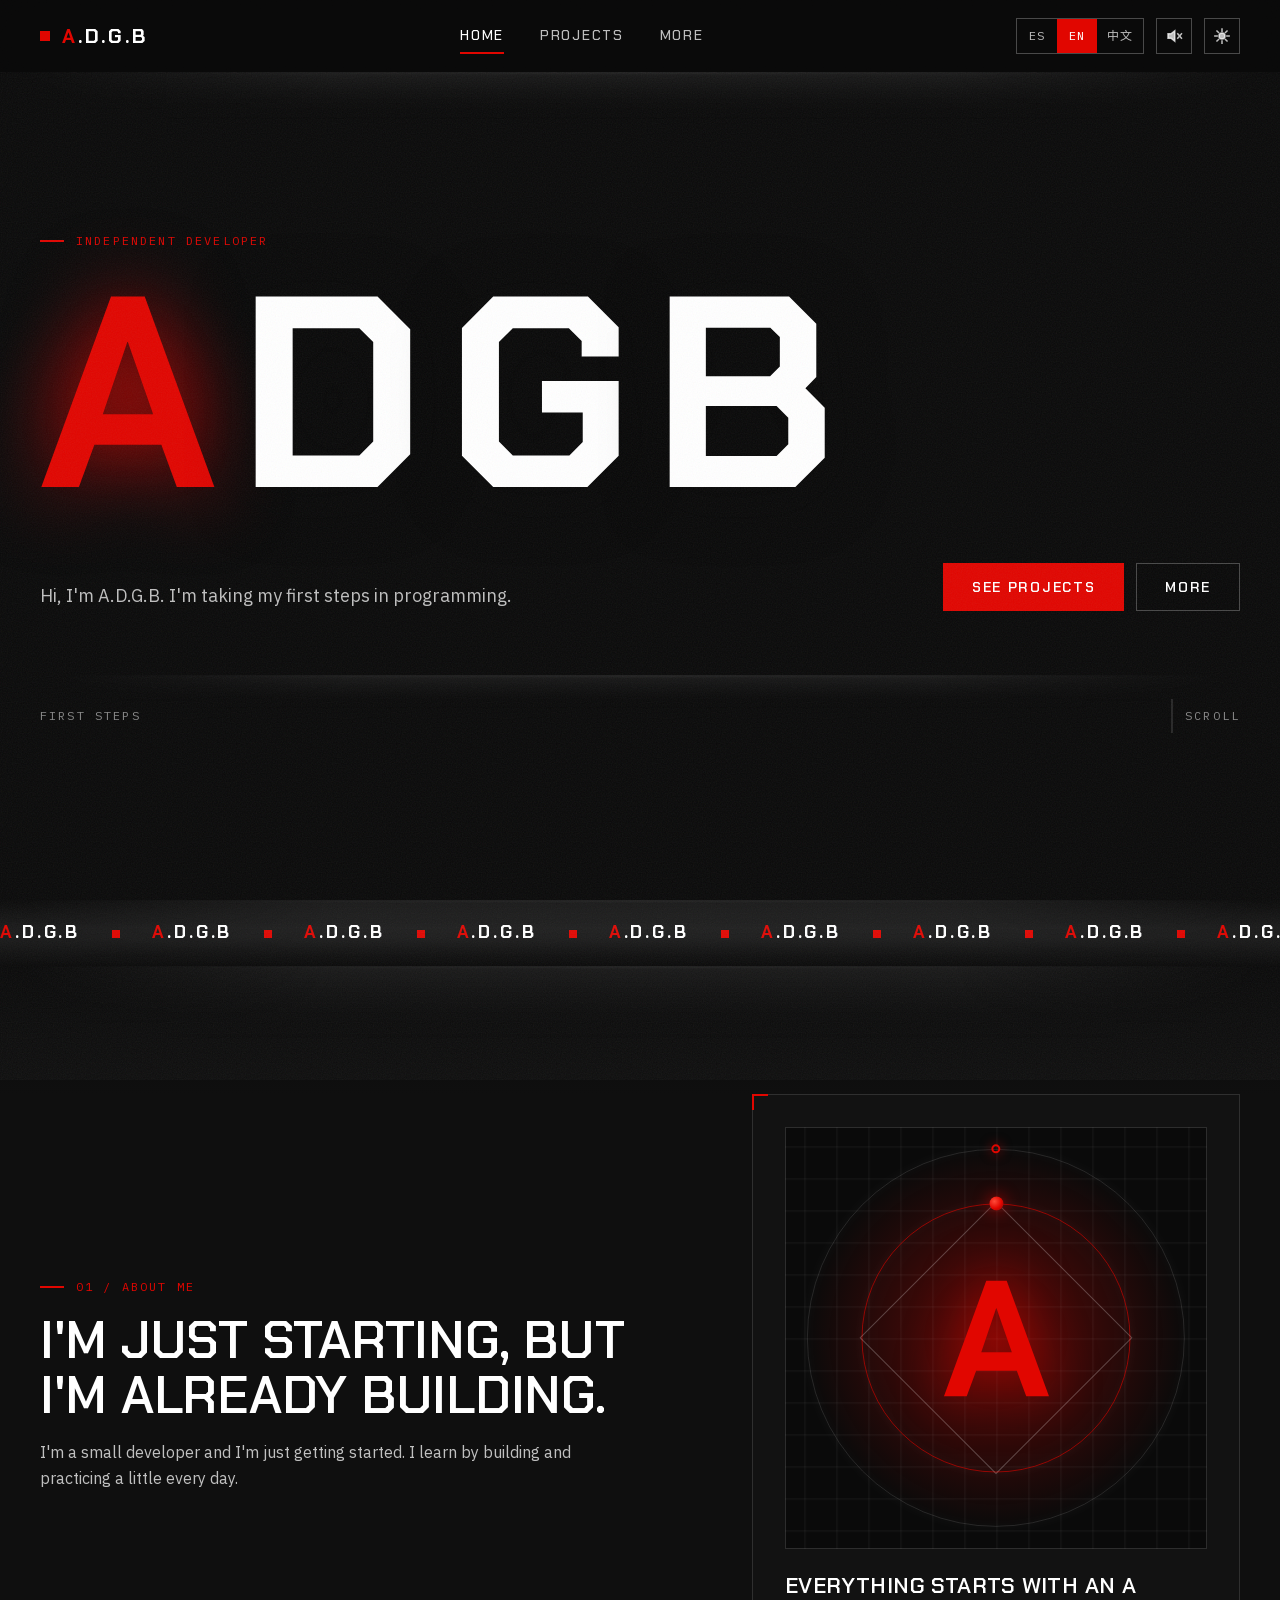
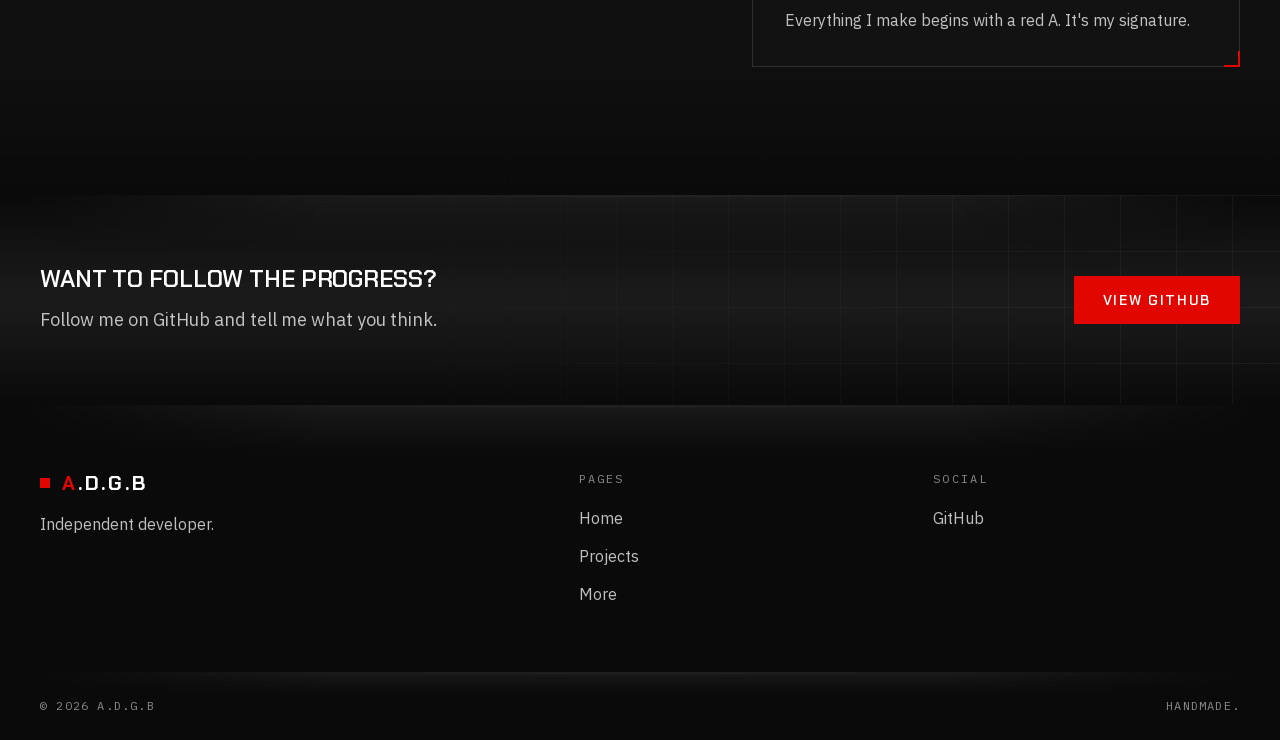
==== index.html @ dcdc3403 "We start here." ====
<!DOCTYPE html>
<html lang="es" data-page="home">
<head>
  <meta charset="utf-8">
  <meta name="viewport" content="width=device-width, initial-scale=1, viewport-fit=cover">
  <title>A.D.G.B — Desarrollador independiente</title>
  <meta name="description" content="A.D.G.B es un desarrollador independiente que recién empieza.">
  <meta name="theme-color" content="#0a0a0a">
  <meta name="color-scheme" content="dark">
  <link rel="canonical" href="https://adgb3264.github.io/">
  <meta property="og:site_name" content="A.D.G.B">
  <meta property="og:title" content="A.D.G.B — Desarrollador independiente">
  <meta property="og:description" content="A.D.G.B es un desarrollador independiente que recién empieza.">
  <meta property="og:type" content="website">
  <meta property="og:url" content="https://adgb3264.github.io/">
  <meta property="og:image" content="https://adgb3264.github.io/og-image.png">
  <meta property="og:image:width" content="1200">
  <meta property="og:image:height" content="630">
  <meta name="twitter:card" content="summary_large_image">
  <link rel="icon" href="favicon.svg" type="image/svg+xml">
  <link rel="apple-touch-icon" href="apple-touch-icon.png">
  <link rel="stylesheet" href="styles.css">
  <script>(function(){var h=document.documentElement,t="dark";try{if(localStorage.getItem("adgb-theme")==="light")t="light";}catch(e){}h.setAttribute("data-theme",t);if(t==="light"){var m=document.querySelector('meta[name="theme-color"]'),c=document.querySelector('meta[name="color-scheme"]');if(m)m.setAttribute("content","#ffffff");if(c)c.setAttribute("content","light");}})();</script>
  <script>(function(){var h=document.documentElement;try{if(sessionStorage.getItem("adgb-wipe")==="1")h.classList.add("is-arriving");else if(sessionStorage.getItem("adgb-seen")==="1")h.classList.add("skip-loader");}catch(e){}})();</script>
  <noscript><style>.loader{display:none}[data-reveal],.pre{opacity:1;transform:none}.bl{opacity:1;animation:none}</style></noscript>
  <script type="application/ld+json">{"@context": "https://schema.org", "@graph": [{"@type": "WebSite", "name": "A.D.G.B", "url": "https://adgb3264.github.io/", "inLanguage": ["es", "en", "zh"]}, {"@type": "Person", "name": "A.D.G.B", "jobTitle": "Desarrollador independiente", "url": "https://adgb3264.github.io/", "sameAs": ["https://github.com/adgb3264"]}]}</script>
</head>
<body>
  <svg width="0" height="0" style="position:absolute" aria-hidden="true" focusable="false"><symbol id="mark-a" viewBox="0 0 64 64"><path fill="currentColor" fill-rule="evenodd" d="M28.46 12H35.54L50.17 52H42.29L39.03 43.14H24.97L21.71 52H13.83ZM37.31 36.74 32 21.54H31.89L26.74 36.74Z"/></symbol></svg>

  <!-- Pantalla de carga (solo la primera vez que entras) -->
  <div class="loader" id="loader" aria-hidden="true">
    <div class="loader__word"><span class="a">A</span>.D.G.B</div>
    <div class="loader__bar"><span></span></div>
  </div>

  <!-- Cortina roja entre páginas -->
  <div class="wipe" id="wipe" aria-hidden="true"><svg viewBox="0 0 64 64"><use href="#mark-a"/></svg></div>

  <div class="cursor-glow" id="cursorGlow" aria-hidden="true"></div>
  <div class="progress" id="progress" aria-hidden="true"></div>

  <a class="skip" href="#main" data-i18n="skip">Saltar al contenido</a>

  <header class="header" id="header">
    <div class="container header__inner">
      <a href="./" class="logo" aria-label="A.D.G.B">
        <span class="logo__mark" aria-hidden="true"></span><span class="logo__text"><span class="a">A</span>.D.G.B</span>
      </a>

      <nav class="nav" id="nav" aria-label="Principal">
        <a href="./" aria-current="page" data-i18n="nav.home">Inicio</a>
        <a href="projects/" data-i18n="nav.projects">Proyectos</a>
        <a href="more/" data-i18n="nav.more">Más</a>
      </nav>

      <div class="header__actions">
        <div class="lang" role="group" aria-label="Idioma / Language / 语言">
          <button type="button" class="lang__btn is-active" data-lang="es" aria-pressed="true">ES</button>
          <button type="button" class="lang__btn" data-lang="en" aria-pressed="false">EN</button>
          <button type="button" class="lang__btn" data-lang="zh" aria-pressed="false" lang="zh-CN">中文</button>
        </div>
        <button type="button" class="sound" id="sound" aria-pressed="false" aria-label="Sonido: desactivado" title="Sonido: desactivado">
          <svg viewBox="0 0 24 24" width="18" height="18" fill="none" stroke="currentColor" stroke-width="2" stroke-linecap="square" aria-hidden="true">
            <path d="M4 9h4l5-4v14l-5-4H4z" fill="currentColor"/>
            <path class="sound__waves" d="M16.5 9.2a4 4 0 0 1 0 5.6M19 6.6a7.6 7.6 0 0 1 0 10.8"/>
            <path class="sound__slash" d="M17 9l5 6M22 9l-5 6"/>
          </svg>
        </button>
        <button type="button" class="theme" id="theme" aria-label="Cambiar a modo claro" title="Cambiar a modo claro">
          <svg viewBox="0 0 24 24" width="18" height="18" fill="none" stroke="currentColor" stroke-width="2" stroke-linecap="square" aria-hidden="true">
            <g class="theme__sun"><circle cx="12" cy="12" r="4" fill="currentColor"/><path d="M12 2.5v3M12 18.5v3M2.5 12h3M18.5 12h3M5.3 5.3l2.1 2.1M16.6 16.6l2.1 2.1M18.7 5.3l-2.1 2.1M7.4 16.6l-2.1 2.1"/></g>
            <path class="theme__moon" d="M20.5 13.2A8.5 8.5 0 1 1 10.8 3.5a6.7 6.7 0 0 0 9.7 9.7z" fill="currentColor"/>
          </svg>
        </button>
        <button type="button" class="burger" id="burger" aria-label="Menú" aria-expanded="false" aria-controls="nav">
          <span></span><span></span>
        </button>
      </div>
    </div>
  </header>

  <main class="main" id="main">

    <section class="hero">
      <canvas class="scene" data-scene="hero" aria-hidden="true"></canvas>
      <div class="hero__shade" aria-hidden="true"></div>

      <div class="container hero__inner">
        <p class="eyebrow pre" data-i18n="hero.eyebrow">Desarrollador independiente</p>

        <h1 class="bigword" aria-label="A.D.G.B">
          <span class="bl bl--a" style="--i:0" aria-hidden="true">A</span><span class="bl" style="--i:1" aria-hidden="true">D</span><span class="bl" style="--i:2" aria-hidden="true">G</span><span class="bl" style="--i:3" aria-hidden="true">B</span>
        </h1>

        <div class="hero__foot pre" style="--d:450ms">
          <p class="hero__sub" data-i18n="hero.sub">Hola, soy A.D.G.B. Estoy dando mis primeros pasos en la programación.</p>
          <div class="btn-row">
            <a href="projects/" class="btn" data-i18n="hero.btn1">Ver proyectos</a>
            <a href="more/" class="btn btn--outline" data-i18n="hero.btn2">Más</a>
          </div>
        </div>

        <div class="hero__meta pre" style="--d:650ms">
          <span data-i18n="hero.meta1">Primeros pasos</span>
          <span class="hero__scroll"><i></i><span data-i18n="hero.scroll">Desliza</span></span>
        </div>
      </div>
    </section>

    <div class="marquee" aria-hidden="true">
      <div class="marquee__track">
        <div class="marquee__group"><span><b>A</b>.D.G.B</span><span><b>A</b>.D.G.B</span><span><b>A</b>.D.G.B</span><span><b>A</b>.D.G.B</span><span><b>A</b>.D.G.B</span><span><b>A</b>.D.G.B</span><span><b>A</b>.D.G.B</span><span><b>A</b>.D.G.B</span><span><b>A</b>.D.G.B</span><span><b>A</b>.D.G.B</span><span><b>A</b>.D.G.B</span><span><b>A</b>.D.G.B</span></div>
        <div class="marquee__group"><span><b>A</b>.D.G.B</span><span><b>A</b>.D.G.B</span><span><b>A</b>.D.G.B</span><span><b>A</b>.D.G.B</span><span><b>A</b>.D.G.B</span><span><b>A</b>.D.G.B</span><span><b>A</b>.D.G.B</span><span><b>A</b>.D.G.B</span><span><b>A</b>.D.G.B</span><span><b>A</b>.D.G.B</span><span><b>A</b>.D.G.B</span><span><b>A</b>.D.G.B</span></div>
      </div>
    </div>

    <section class="section is-alt" aria-labelledby="about-title">
      <div class="container about">
        <div class="about__text" data-reveal>
          <p class="eyebrow" data-i18n="about.eyebrow">01 / Sobre mí</p>
          <h2 class="h2" id="about-title" data-i18n="about.title">Apenas empiezo, pero ya estoy construyendo.</h2>
          <p class="text" data-i18n="about.text1">Soy un pequeño programador y recién empiezo en esto. Aprendo creando y practicando un poco cada día.</p>
        </div>

        <aside class="card seal is-dark" data-reveal style="--d:140ms">
          <div class="tile" aria-hidden="true"><i class="tile__ring r1"></i><i class="tile__ring r2"></i><i class="tile__sq"></i><i class="tile__orbit o1"></i><i class="tile__orbit o2"></i><svg class="tile__a" viewBox="0 0 64 64"><use href="#mark-a"/></svg></div>
          <h3 class="h3" data-i18n="rule.title">Todo empieza con una A</h3>
          <p data-i18n="rule.text">Todo lo que hago lleva una A roja al inicio. Es mi sello.</p>
        </aside>
      </div>
    </section>

    <section class="cta" aria-labelledby="cta-title">
      <div class="container cta__inner">
        <div>
          <h2 class="h2" id="cta-title" data-i18n="cta.title">¿Quieres seguir el progreso?</h2>
          <p class="lead" data-i18n="cta.text">Sígueme en GitHub y cuéntame qué piensas.</p>
        </div>
        <a class="btn" href="https://github.com/adgb3264" target="_blank" rel="noopener" data-i18n="cta.btn">Ver GitHub</a>
      </div>
    </section>
  </main>

  <footer class="footer">
    <div class="container footer__grid">
      <div class="footer__brand">
        <a href="./" class="logo" aria-label="A.D.G.B">
          <span class="logo__mark" aria-hidden="true"></span><span class="logo__text"><span class="a">A</span>.D.G.B</span>
        </a>
        <p data-i18n="ft.blurb">Desarrollador independiente.</p>
      </div>
      <nav aria-label="Páginas">
        <p class="footer__title" data-i18n="ft.pages">Páginas</p>
        <ul class="footer__list">
          <li><a href="./" data-i18n="nav.home">Inicio</a></li>
          <li><a href="projects/" data-i18n="nav.projects">Proyectos</a></li>
          <li><a href="more/" data-i18n="nav.more">Más</a></li>
        </ul>
      </nav>
      <nav aria-label="Redes">
        <p class="footer__title" data-i18n="ft.social">Redes</p>
        <ul class="footer__list">
          <li><a href="https://github.com/adgb3264" target="_blank" rel="noopener">GitHub</a></li>
        </ul>
      </nav>
    </div>
    <div class="container footer__bottom">
      <span>© <span id="year">2026</span> A.D.G.B</span>
      <span data-i18n="ft.made">Hecho a mano.</span>
    </div>
  </footer>

  <script src="script.js"></script>
</body>
</html>
---- styles.css ----
/* ============================================================
   A.D.G.B — sistema de diseño
   Marca: rojo y negro; el blanco queda solo para el texto (y para el
   modo claro, que se activa con el botón del sol / la luna).
   El rojo es SIEMPRE el mismo (--red), en modo oscuro y en modo claro.
   Esquinas rectas ("cuadros") y esferas.

   0  Fuentes (archivos propios en /fonts, sin Google Fonts)
   1  Tokens y temas (oscuro / claro)
   2  Base
   3  Componentes (botón, chip, tarjeta, cuadro con la A, migas)
   4  Estructura (cabecera, pie, secciones)
   5  Páginas (inicio, proyectos, app, redes, 404)
   6  Movimiento, adaptación a pantallas y accesibilidad
   ============================================================ */

/* ============================================================
   0 · Fuentes (archivos propios en /fonts: nada se pide a Google Fonts)
   ============================================================ */

/* Chakra Petch: títulos, botones y menús (recortada a alfabeto latino) */
@font-face { font-family: "Chakra Petch"; font-style: normal; font-weight: 400; font-display: swap; src: local("Chakra Petch"), local("ChakraPetch-Regular"), url("fonts/chakra-petch-400.woff") format("woff"); }
@font-face { font-family: "Chakra Petch"; font-style: normal; font-weight: 500; font-display: swap; src: local("Chakra Petch Medium"), local("ChakraPetch-Medium"), url("fonts/chakra-petch-500.woff") format("woff"); }
@font-face { font-family: "Chakra Petch"; font-style: normal; font-weight: 600; font-display: swap; src: local("Chakra Petch SemiBold"), local("ChakraPetch-SemiBold"), url("fonts/chakra-petch-600.woff") format("woff"); }
@font-face { font-family: "Chakra Petch"; font-style: normal; font-weight: 700; font-display: swap; src: local("Chakra Petch Bold"), local("ChakraPetch-Bold"), url("fonts/chakra-petch-700.woff") format("woff"); }

/* IBM Plex Sans: texto corrido (recortada a alfabeto latino) */
@font-face { font-family: "IBM Plex Sans"; font-style: normal; font-weight: 300; font-display: swap; src: local("IBM Plex Sans Light"), local("IBMPlexSans-Light"), url("fonts/ibm-plex-sans-300.woff") format("woff"); }
@font-face { font-family: "IBM Plex Sans"; font-style: normal; font-weight: 400; font-display: swap; src: local("IBM Plex Sans"), local("IBMPlexSans-Regular"), url("fonts/ibm-plex-sans-400.woff") format("woff"); }
@font-face { font-family: "IBM Plex Sans"; font-style: normal; font-weight: 500; font-display: swap; src: local("IBM Plex Sans Medium"), local("IBMPlexSans-Medium"), url("fonts/ibm-plex-sans-500.woff") format("woff"); }
@font-face { font-family: "IBM Plex Sans"; font-style: normal; font-weight: 600; font-display: swap; src: local("IBM Plex Sans SemiBold"), local("IBMPlexSans-SemiBold"), url("fonts/ibm-plex-sans-600.woff") format("woff"); }

/* IBM Plex Mono: etiquetas (400 y 500 usan el mismo archivo) */
@font-face { font-family: "IBM Plex Mono"; font-style: normal; font-weight: 400 500; font-display: swap; src: url("fonts/ibm-plex-mono-400.woff") format("woff"); }

/* Noto Sans SC: solo los caracteres chinos que usa el sitio, en dos partes para no cargar de más.
   "-min" trae únicamente 中文 (la etiqueta del botón de idioma, presente en todas las páginas);
   el archivo grande solo se descarga si el visitante elige 中文. */
@font-face { font-family: "Noto Sans SC"; font-style: normal; font-weight: 400 500; font-display: swap; src: url("fonts/noto-sans-sc-400-min.woff") format("woff"); unicode-range: U+4E2D, U+6587; }
@font-face { font-family: "Noto Sans SC"; font-style: normal; font-weight: 600 900; font-display: swap; src: url("fonts/noto-sans-sc-700-min.woff") format("woff"); unicode-range: U+4E2D, U+6587; }
@font-face { font-family: "Noto Sans SC"; font-style: normal; font-weight: 400 500; font-display: swap; src: url("fonts/noto-sans-sc-400.woff") format("woff"); unicode-range: U+2E80-4E2C, U+4E2E-6586, U+6588-9FFF, U+3000-303F, U+FF00-FFEF, U+2018-201D, U+2026; }
@font-face { font-family: "Noto Sans SC"; font-style: normal; font-weight: 600 900; font-display: swap; src: url("fonts/noto-sans-sc-700.woff") format("woff"); unicode-range: U+2E80-4E2C, U+4E2E-6586, U+6588-9FFF, U+3000-303F, U+FF00-FFEF, U+2018-201D, U+2026; }

/* ============================================================
   1 · Tokens y temas
   ============================================================ */

:root {
  /* Marca */
  --black: #0a0a0a;
  --red: #e10600;
  --red-deep: #7a0a07;     /* solo para sombras de las esferas y estados al apretar */

  /* Tipografía */
  --font-display: "Chakra Petch", "Noto Sans SC", "PingFang SC", "Microsoft YaHei", "Arial Narrow", Arial, sans-serif;
  --font-body: "IBM Plex Sans", "Noto Sans SC", "PingFang SC", "Microsoft YaHei", system-ui, -apple-system, "Segoe UI", sans-serif;
  --font-mono: "IBM Plex Mono", "Noto Sans SC", "PingFang SC", "Microsoft YaHei", ui-monospace, "SFMono-Regular", Menlo, monospace;

  --fs-1: .75rem;
  --fs-2: .875rem;
  --fs-3: 1rem;
  --fs-4: 1.125rem;
  --fs-5: 1.375rem;
  --fs-6: clamp(1.5rem, 1.1rem + 1.4vw, 2rem);
  --fs-7: clamp(2rem, 1.3rem + 2.8vw, 3.25rem);
  --fs-8: clamp(2.6rem, 1.4rem + 5vw, 4.75rem);

  --tr-1: .12em;   /* botones y menús */
  --tr-2: .18em;   /* etiquetas pequeñas */

  /* Espaciado (base 4 px) */
  --sp-1: 4px;  --sp-2: 8px;  --sp-3: 12px; --sp-4: 16px;
  --sp-5: 24px; --sp-6: 32px; --sp-7: 48px; --sp-8: 64px;
  --section-y: clamp(72px, 4rem + 5vw, 128px);
  --gutter: clamp(18px, 4vw, 32px);
  --container: 1200px;
  --card-pad: clamp(20px, 3vw, 32px);
  --header-h: 72px;

  --ease: cubic-bezier(.2, .7, .1, 1);
}

/* Tema oscuro (por defecto): fondos negros y rojo; el blanco es solo para el texto */
:root, .is-dark {
  color-scheme: dark;
  --bg: #0a0a0a;
  --bg-alt: #0f0f0f;            /* secciones que alternan con el fondo normal */
  --surface: #121212;
  --surface-2: #1a1a1a;
  --fg: #ffffff;                /* color del texto */
  --fg-2: rgba(255, 255, 255, .74);
  --fg-3: rgba(255, 255, 255, .52);
  --line: rgba(255, 255, 255, .12);
  --line-2: rgba(255, 255, 255, .26);
  --accent-text: var(--red);
  --focus: var(--red);
  --shade: 10, 10, 10;          /* velos sobre el fondo animado (rgb) */
  --veil-k: 1;                  /* fuerza de esos velos */
  --veil: rgba(10, 10, 10, .62);
  --header-bg: rgba(10, 10, 10, .78);
  --ink: 255, 255, 255;         /* líneas del fondo animado (rgb) */
  --sep-line: .15;              /* fuerza de la línea de los separadores */
  --sep-glow: .065;              /* fuerza del halo difuminado de los separadores */
}

/* Tema claro: lo activa el botón del sol / la luna (se guarda la elección) */
html[data-theme="light"] {
  color-scheme: light;
  --bg: #ffffff;
  --bg-alt: #f6f6f6;
  --surface: #f4f4f4;
  --surface-2: #ebebeb;
  --fg: #0a0a0a;
  --fg-2: rgba(10, 10, 10, .74);
  --fg-3: rgba(10, 10, 10, .58);
  --line: rgba(10, 10, 10, .12);
  --line-2: rgba(10, 10, 10, .3);
  --accent-text: var(--red);    /* el mismo rojo que en oscuro */
  --focus: var(--red);
  --shade: 255, 255, 255;
  --veil-k: .4;                 /* velo blanco más suave: así las esferas no se ven rosadas */
  --veil: rgba(255, 255, 255, .7);
  --header-bg: rgba(255, 255, 255, .82);
  --ink: 10, 10, 10;
  --sep-line: .11;
  --sep-glow: .05;
}

.is-dark { color: var(--fg); }

/* ============================================================
   2 · Base
   ============================================================ */

*, *::before, *::after { box-sizing: border-box; margin: 0; padding: 0; }

html { scroll-behavior: smooth; scroll-padding-top: calc(var(--header-h) + 24px); -webkit-text-size-adjust: 100%; }

body {
  min-height: 100vh; min-height: 100svh;
  display: flex; flex-direction: column;
  background: var(--bg);
  color: var(--fg);
  font-family: var(--font-body);
  font-size: var(--fs-3);
  font-weight: 400;
  line-height: 1.65;
  overflow-x: hidden;
  -webkit-font-smoothing: antialiased;
  text-rendering: optimizeLegibility;
}
body.is-loading { overflow: hidden; }

::selection { background: var(--red); color: #fff; }

a { color: inherit; text-decoration: none; }
a, button { -webkit-tap-highlight-color: transparent; touch-action: manipulation; }
ul { list-style: none; }
img, svg, canvas { display: block; max-width: 100%; }
button { font: inherit; color: inherit; background: none; border: 0; border-radius: 0; cursor: pointer; }
dl, dd { margin: 0; }

:focus-visible { outline: 2px solid var(--focus, var(--red)); outline-offset: 3px; }

::-webkit-scrollbar { width: 12px; }
::-webkit-scrollbar-track { background: var(--bg); }
::-webkit-scrollbar-thumb { background: var(--red); border: 3px solid var(--bg); background-clip: padding-box; }
::-webkit-scrollbar-thumb:hover { background: var(--red-deep); }

.container {
  width: 100%;
  max-width: calc(var(--container) + var(--gutter) * 2);
  margin-inline: auto;
  padding-inline: max(var(--gutter), env(safe-area-inset-left), env(safe-area-inset-right));
}

.skip {
  position: fixed; left: var(--sp-4); top: -80px; z-index: 300;
  padding: 12px 18px;
  background: var(--red); color: #fff;
  font-family: var(--font-display); font-weight: 600; font-size: var(--fs-2); letter-spacing: var(--tr-1); text-transform: uppercase;
  transition: top .2s ease;
}
.skip:focus { top: var(--sp-4); }

/* La "A" roja: sello de la marca. Siempre roja y siempre en Chakra Petch Bold,
   la misma letra de la A grande de la portada (también dentro de textos con otra tipografía). */
.a { color: var(--red); font-family: var(--font-display); font-weight: 700; }

/* Tipografía */
.h1, .h2, .h3 { font-family: var(--font-display); text-transform: uppercase; }
.h1 { font-size: var(--fs-8); font-weight: 700; line-height: 1; letter-spacing: -.01em; }
.h2 { font-size: var(--fs-7); font-weight: 600; line-height: 1.06; letter-spacing: -.005em; }
.h3 { font-size: var(--fs-5); font-weight: 600; line-height: 1.2; letter-spacing: .02em; }

.h1, .h2, .h3 { text-wrap: balance; }
.lead { font-size: var(--fs-4); color: var(--fg-2); max-width: 58ch; text-wrap: pretty; }
.text { color: var(--fg-2); max-width: 60ch; text-wrap: pretty; }
.text + .text { margin-top: var(--sp-4); }

.eyebrow {
  display: inline-flex; align-items: center; gap: var(--sp-3);
  font-family: var(--font-mono); font-size: var(--fs-1); letter-spacing: var(--tr-2); text-transform: uppercase;
  color: var(--accent-text);
}
.eyebrow::before { content: ""; width: 24px; height: 2px; background: currentColor; }

.section-head > * + * { margin-top: var(--sp-4); }
.section-head { margin-bottom: clamp(32px, 5vw, 56px); max-width: 760px; }

/* ============================================================
   3 · Componentes
   ============================================================ */

/* Botones */
.btn {
  --hover-bg: var(--black);      /* relleno que sube al pasar el mouse / tocar */
  --hover-fg: #fff;              /* (texto blanco sobre el relleno) */
  --hover-bd: var(--red);
  position: relative; isolation: isolate; overflow: hidden;
  display: inline-flex; align-items: center; justify-content: center; gap: var(--sp-3);
  min-height: 48px; padding: 0 28px;
  background: var(--red); color: #fff;
  border: 1px solid var(--red);
  font-family: var(--font-display); font-weight: 600; font-size: var(--fs-2);
  letter-spacing: var(--tr-1); text-transform: uppercase; line-height: 1; white-space: nowrap;
  transition: color .35s var(--ease), border-color .35s var(--ease), box-shadow .45s var(--ease), scale .25s var(--ease);
}
.btn::before {
  content: ""; position: absolute; inset: 0; z-index: -1;
  background: var(--hover-bg);
  transform: translateY(101%);
  transition: transform .45s var(--ease);
}
.btn:active { color: var(--hover-fg); border-color: var(--hover-bd); scale: .98; }
.btn:active::before { transform: translateY(0); }

.btn--outline { --hover-bg: var(--red); --hover-bd: var(--red); background: transparent; color: var(--fg); border-color: var(--line-2); }
.hero .btn--outline, .page-head .btn--outline, .notfound .btn--outline { background: var(--veil); }

.btn-row { display: flex; flex-wrap: wrap; gap: var(--sp-3); }

/* Estado del proyecto */
.chip {
  display: inline-flex; align-items: center; gap: 8px;
  padding: 6px 12px 6px 10px;
  border: 1px solid var(--line-2);
  font-family: var(--font-mono); font-size: .6875rem; letter-spacing: .14em; text-transform: uppercase; line-height: 1.2;
  color: var(--fg);
}
.chip::before {
  content: ""; width: 7px; height: 7px; border-radius: 50%; background: var(--red); flex-shrink: 0;
  animation: ping 2.4s ease-out infinite;
}
@keyframes ping {
  0%   { box-shadow: 0 0 0 0 rgba(225, 6, 0, .55); }
  70%  { box-shadow: 0 0 0 8px rgba(225, 6, 0, 0); }
  100% { box-shadow: 0 0 0 0 rgba(225, 6, 0, 0); }
}

/* Tarjeta con las esquinas rojas de la marca */
.card {
  position: relative;
  background: var(--surface);
  border: 1px solid var(--line);
  color: var(--fg);
  transition: border-color .35s ease, background-color .35s ease, --sa .45s ease;
}
.card::before, .card::after {
  content: ""; position: absolute; width: 16px; height: 16px; pointer-events: none; z-index: 3;
  transition: width .35s var(--ease), height .35s var(--ease);
}
.card::before { top: -1px; left: -1px; border-top: 2px solid var(--red); border-left: 2px solid var(--red); }
.card::after  { right: -1px; bottom: -1px; border-right: 2px solid var(--red); border-bottom: 2px solid var(--red); }

/* El cuadro con la A roja exactamente en el centro (siempre oscuro) */
.tile {
  position: relative; isolation: isolate; overflow: hidden; container-type: size;
  display: grid; place-items: center;
  width: 100%; aspect-ratio: 1;
  border: 1px solid rgba(255, 255, 255, .14);
  color: var(--red);
  background:
    linear-gradient(rgba(255, 255, 255, .04) 1px, transparent 2px) calc(50% + 16px) calc(50% + 16px) / 32px 32px,
    linear-gradient(90deg, rgba(255, 255, 255, .04) 1px, transparent 2px) calc(50% + 16px) calc(50% + 16px) / 32px 32px,
    radial-gradient(circle at 50% 50%, rgba(225, 6, 0, .4), transparent 64%),
    #0a0a0a;
}
.tile--wide { aspect-ratio: 16 / 10; }

.tile__ring, .tile__sq, .tile__orbit {
  position: absolute; left: 50%; top: 50%; translate: -50% -50%;
  width: var(--d); height: var(--d); pointer-events: none;
}
.tile__ring { border: 1px solid rgba(255, 255, 255, .12); border-radius: 50%; box-shadow: 0 0 14px rgba(255, 255, 255, .04), inset 0 0 14px rgba(255, 255, 255, .03); }
.tile__ring.r1 { --d: 64cqmin; border-color: rgba(225, 6, 0, .6); }
.tile__ring.r2 { --d: 90cqmin; }
.tile__sq { --d: 46cqmin; --r0: 45deg; rotate: 45deg; border: 1px solid rgba(255, 255, 255, .24); animation: spin 48s linear infinite; }
.tile__orbit { animation: spin var(--t, 18s) linear infinite; }
.tile__orbit::after {
  content: ""; position: absolute; left: 50%; top: 0;
  width: clamp(7px, 4.5cqmin, 14px); aspect-ratio: 1; translate: -50% -50%; border-radius: 50%;
  background: radial-gradient(circle at 35% 35%, #ff4a38, var(--red) 55%, var(--red-deep));
  box-shadow: 0 0 16px rgba(225, 6, 0, .8);
}
.tile__orbit.o1 { --d: 64cqmin; --t: 16s; }
.tile__orbit.o2 { --d: 90cqmin; --t: 26s; animation-direction: reverse; }
.tile__orbit.o2::after { width: clamp(5px, 3cqmin, 9px); background: transparent; border: 2px solid var(--red); box-shadow: 0 0 12px rgba(225, 6, 0, .55); }

.tile__a {
  position: relative; z-index: 2;
  width: 44cqmin; height: 44cqmin;
  color: var(--red);
  filter: drop-shadow(0 0 26px rgba(225, 6, 0, .55));
  transition: transform .7s var(--ease);
}
@keyframes spin { from { rotate: var(--r0, 0deg); } to { rotate: calc(var(--r0, 0deg) + 360deg); } }

/* Migas de pan */
.crumbs {
  display: flex; flex-wrap: wrap; align-items: center; gap: var(--sp-3);
  font-family: var(--font-mono); font-size: var(--fs-1); letter-spacing: .14em; text-transform: uppercase;
  color: var(--fg-3);
}
.crumbs a { color: var(--fg-2); transition: color .25s ease; }
.crumbs [aria-current] { color: var(--fg); }
.crumbs i { font-style: normal; color: var(--red); }

/* ============================================================
   4 · Estructura
   ============================================================ */

/* Pantalla de carga y cortina */
.loader {
  position: fixed; inset: 0; z-index: 200;
  display: flex; flex-direction: column; align-items: center; justify-content: center; gap: var(--sp-5);
  background: var(--bg); color: var(--fg);
  transition: transform .9s var(--ease) .15s, visibility 0s linear 1.1s;
  animation: failsafe-hide .01s linear 5s forwards;
}
.loader__word {
  font-family: var(--font-display); font-weight: 700;
  font-size: clamp(2.4rem, 8vw, 5rem); letter-spacing: .22em; padding-left: .22em;
  animation: loaderWord 1.1s var(--ease) both;
}
.loader__bar { width: min(260px, 60vw); height: 2px; background: var(--line); overflow: hidden; }
.loader__bar span { display: block; width: 100%; height: 100%; background: var(--red); transform: translateX(-100%); animation: loaderBar 1.1s var(--ease) .1s forwards; }
.loader.is-done { transform: translateY(-100%); visibility: hidden; }
@keyframes loaderWord { from { opacity: 0; letter-spacing: .5em; } to { opacity: 1; letter-spacing: .22em; } }
@keyframes loaderBar  { to { transform: translateX(0); } }
@keyframes failsafe-hide { to { visibility: hidden; opacity: 0; } }

.wipe {
  position: fixed; inset: 0; z-index: 150;
  display: none; align-items: center; justify-content: center;
  background: var(--red); color: var(--black);
  transform: translateX(-101%); pointer-events: none;
}
.wipe svg { width: min(30vw, 260px); height: min(30vw, 260px); }
.is-arriving .wipe { display: flex; transform: translateX(0); }
.is-arriving .loader, .skip-loader .loader { display: none; }

.progress {
  position: fixed; top: 0; left: 0; z-index: 120; width: 100%; height: 2px;
  background: var(--red); box-shadow: 0 0 12px 1px rgba(225, 6, 0, .75);
  transform-origin: left; transform: scaleX(0);
}
.cursor-glow {
  position: fixed; top: 0; left: 0; z-index: 399;   /* por delante de todo (justo debajo del cursor) */
  width: 620px; height: 620px; margin: -310px 0 0 -310px; border-radius: 50%;
  background: radial-gradient(circle, rgba(255, 50, 30, .36), rgba(225, 6, 0, .17) 22%, rgba(225, 6, 0, .06) 44%, rgba(225, 6, 0, .015) 58%, transparent 70%);
  mix-blend-mode: screen;                           /* ilumina lo de abajo sin taparlo */
  pointer-events: none; opacity: 0; transition: opacity .6s ease; will-change: transform;
}
html[data-theme="light"] .cursor-glow { mix-blend-mode: multiply; background: radial-gradient(circle, rgba(225, 6, 0, .2), rgba(225, 6, 0, .08) 26%, rgba(225, 6, 0, .025) 48%, transparent 68%); }
.cursor-glow.is-on { opacity: 1; }

/* Cabecera (siempre la misma en todas las páginas) */
.header {
  position: fixed; inset: 0 0 auto 0; z-index: 100; height: var(--header-h);
  background: var(--header-bg);
  -webkit-backdrop-filter: blur(20px) saturate(150%); backdrop-filter: blur(20px) saturate(150%);
  color: var(--fg);
}
.header__inner { height: 100%; display: flex; align-items: center; justify-content: space-between; gap: var(--sp-5); }

.logo { display: inline-flex; align-items: center; gap: var(--sp-3); }
.logo__mark { width: 10px; height: 10px; background: var(--red); flex-shrink: 0; transition: rotate .5s var(--ease), scale .5s var(--ease); }
.logo__text { font-family: var(--font-display); font-weight: 700; font-size: 1.25rem; letter-spacing: .14em; line-height: 1; }

.nav { display: flex; gap: var(--sp-1); }
.nav a {
  position: relative; padding: 10px 16px;
  font-family: var(--font-display); font-weight: 500; font-size: var(--fs-2); letter-spacing: var(--tr-1); text-transform: uppercase;
  color: var(--fg-2);
  transition: color .25s ease;
}
.nav a::after {
  content: ""; position: absolute; left: 16px; right: 16px; bottom: 4px; height: 2px; background: var(--red);
  transform: scaleX(0); transform-origin: left; transition: transform .35s var(--ease);
}
.nav a[aria-current="page"] { color: var(--fg); }
.nav a[aria-current="page"]::after { transform: scaleX(1); }

.header__actions { display: flex; align-items: center; gap: var(--sp-3); }

.lang { display: inline-flex; height: 36px; border: 1px solid var(--line-2); }
.lang__btn {
  min-width: 40px; padding: 0 10px;
  font-family: var(--font-mono); font-size: var(--fs-1); letter-spacing: .08em;
  color: var(--fg-2); transition: background .25s ease, color .25s ease;
}
.lang__btn + .lang__btn { background: linear-gradient(to bottom, transparent, rgba(var(--ink), .22), transparent) 0 0 / 1px 100% no-repeat; }
.lang__btn.is-active { background: var(--red); color: #fff; }
.lang__btn.is-active + .lang__btn { background-image: none; }

.sound, .theme {
  display: inline-grid; place-items: center; flex-shrink: 0;
  width: 36px; height: 36px;
  border: 1px solid var(--line-2); color: var(--fg-2);
  transition: color .25s ease, border-color .25s ease, background .25s ease;
}
.sound.is-on { color: var(--fg); border-color: var(--red); background: rgba(225, 6, 0, .25); }
.sound .sound__waves { display: none; }
.sound.is-on .sound__waves { display: inline; }
.sound.is-on .sound__slash { display: none; }

/* Botón de tema: sol en modo oscuro (para pasar a claro), luna en modo claro */
.theme .theme__moon { display: none; }
html[data-theme="light"] .theme .theme__sun { display: none; }
html[data-theme="light"] .theme .theme__moon { display: inline; }

.burger { display: none; position: relative; width: 40px; height: 40px; }
.burger span { position: absolute; left: 9px; right: 9px; height: 2px; background: currentColor; transition: transform .4s var(--ease), top .4s var(--ease); }
.burger span:first-child { top: 15px; }
.burger span:last-child  { top: 24px; }
.burger[aria-expanded="true"] span:first-child { top: 20px; transform: rotate(45deg); }
.burger[aria-expanded="true"] span:last-child  { top: 20px; transform: rotate(-45deg); }

/* Separadores difuminados: el fondo de cada sección se funde con el vecino, y la línea es una campana desenfocada
   (más fuerte en el centro, invisible en los extremos) con un halo que se apaga hacia abajo */
.header::after, .marquee::before, .section::before, .cta::after, .footer::before, .footer__bottom::before, .hero__meta::before {
  content: ""; position: absolute; left: 0; right: 0; top: 0; height: 80px; z-index: 3; pointer-events: none;
  background:
    linear-gradient(90deg, transparent, rgba(var(--ink), var(--sep-line)) 50%, transparent) 0 0 / 100% 1px no-repeat,
    linear-gradient(to bottom, rgba(var(--ink), var(--sep-glow)), rgba(var(--ink), calc(var(--sep-glow) * .5)) 30%, rgba(var(--ink), calc(var(--sep-glow) * .15)) 62%, transparent);
  -webkit-mask-image: linear-gradient(90deg, transparent, #000 26%, #000 74%, transparent);
  mask-image: linear-gradient(90deg, transparent, #000 26%, #000 74%, transparent);
  filter: blur(1.2px);
}
.header::after { top: 100%; height: 52px; }
.footer__bottom::before, .hero__meta::before { height: 36px; }

/* Contenido y secciones */
.main { flex: 1; display: flex; flex-direction: column; position: relative; }
.main > .grow { flex: 1; }

.section { position: relative; z-index: 2; padding-block: var(--section-y); background: var(--bg); color: var(--fg); }
.section.is-alt { background: linear-gradient(to bottom, var(--bg), var(--bg-alt) 130px, var(--bg-alt) calc(100% - 130px), var(--bg)); }

/* Fondo animado de esferas y cuadros */
.scene { position: absolute; inset: 0; z-index: 0; width: 100%; height: 100%; pointer-events: none; }

/* Pie de página */
.footer { position: relative; z-index: 2; background: var(--bg); color: var(--fg); }
.footer__grid { display: grid; grid-template-columns: 1.6fr 1fr 1fr; gap: var(--sp-7); padding-block: var(--sp-8); }
.footer__brand p { margin-top: var(--sp-4); max-width: 34ch; color: var(--fg-2); }
.footer__title { margin-bottom: var(--sp-4); font-family: var(--font-mono); font-size: var(--fs-1); letter-spacing: var(--tr-2); text-transform: uppercase; color: var(--fg-3); }
.footer__list { display: grid; gap: var(--sp-3); }
.footer__list a { color: var(--fg-2); transition: color .25s ease; }
.footer__bottom {
  display: flex; flex-wrap: wrap; justify-content: space-between; gap: var(--sp-3) var(--sp-5);
  position: relative; padding-block: var(--sp-5);
  font-family: var(--font-mono); font-size: var(--fs-1); letter-spacing: .1em; text-transform: uppercase; color: var(--fg-3);
}

/* Bloque rojo de cierre */
/* Bloque de cierre: mismo fondo "negro plomo" que la cinta; el botón es el rojo de siempre */
.cta { position: relative; overflow: hidden; z-index: 2; padding-block: clamp(44px, 5.5vw, 72px); background: linear-gradient(to bottom, var(--bg), var(--surface-2) 96px, var(--surface-2) calc(100% - 96px), var(--bg)); color: var(--fg); }
.cta::before {
  content: ""; position: absolute; inset: 0; pointer-events: none;
  background:
    linear-gradient(rgba(var(--ink), .05) 1px, transparent 1px) 0 0 / 56px 56px,
    linear-gradient(90deg, rgba(var(--ink), .05) 1px, transparent 1px) 0 0 / 56px 56px;
  -webkit-mask-image: linear-gradient(90deg, transparent 25%, #000);
  mask-image: linear-gradient(90deg, transparent 25%, #000);
}
.cta__inner { position: relative; display: grid; grid-template-columns: minmax(0, 1fr) auto; gap: var(--sp-6); align-items: center; }
.cta .h2 { font-size: clamp(1.15rem, 1rem + .7vw, 1.5rem); line-height: 1.15; }
.cta .lead { margin-top: var(--sp-3); }

/* ============================================================
   5 · Páginas
   ============================================================ */

/* Inicio: portada con las letras A D G B */
.hero {
  position: relative; isolation: isolate; overflow: hidden;
  display: flex; align-items: center;
  min-height: 100vh; min-height: 100svh;
  padding: calc(var(--header-h) + 40px) 0 56px;
  background: var(--bg);
}
.hero__shade {
  position: absolute; inset: 0; z-index: 1; pointer-events: none;
  background:
    linear-gradient(to bottom, transparent 70%, rgba(var(--shade), calc(.9 * var(--veil-k))) 100%),
    radial-gradient(70% 55% at 30% 72%, rgba(var(--shade), calc(.72 * var(--veil-k))), transparent 100%),
    radial-gradient(120% 90% at 50% 45%, transparent 38%, rgba(var(--shade), calc(.75 * var(--veil-k))) 100%);
}
.hero__inner { position: relative; z-index: 2; }

.bigword {
  display: flex; gap: .08em; margin: var(--sp-5) 0 clamp(28px, 4vw, 48px);
  font-family: var(--font-display); font-weight: 700; text-transform: uppercase;
  font-size: clamp(5rem, 26vw, 17rem); line-height: .88; user-select: none;
}
.bl {
  display: block; color: var(--fg); opacity: 0;
  text-shadow: 0 8px 60px rgba(var(--shade), .55);
  animation: blIn 1.1s var(--ease) both paused, failsafe-show .01s linear 5s forwards;
  animation-delay: calc(var(--i) * 110ms + 120ms), 5s;
  transition: translate .5s var(--ease), scale .5s var(--ease), text-shadow .5s ease;
}
.bl--a { color: var(--red); text-shadow: 0 0 80px rgba(225, 6, 0, .55); }
/* Al pasar el ratón o el dedo (la clase .is-hot la pone script.js) */
.bl.is-hot { translate: 0 -5%; }
.bl--a.is-hot { scale: 1.06; text-shadow: 0 0 120px rgba(225, 6, 0, .95), 0 0 34px rgba(255, 59, 48, .6); }
body.is-ready .bl { animation-play-state: running, running; }
@keyframes blIn { from { opacity: 0; transform: translateY(42%) scale(.96); } to { opacity: 1; transform: none; } }
@keyframes failsafe-show { to { opacity: 1; transform: none; } }

.hero__foot { display: flex; flex-wrap: wrap; align-items: flex-end; justify-content: space-between; gap: var(--sp-6); }
.hero__sub { max-width: 54ch; font-size: var(--fs-4); color: var(--fg-2); }
.hero__meta {
  display: flex; flex-wrap: wrap; align-items: center; justify-content: space-between; gap: var(--sp-5);
  position: relative; margin-top: var(--sp-8); padding-top: var(--sp-5);
  font-family: var(--font-mono); font-size: var(--fs-1); letter-spacing: var(--tr-2); text-transform: uppercase; color: var(--fg-3);
}
.hero__scroll { display: inline-flex; align-items: center; gap: var(--sp-3); }
.hero__scroll i { position: relative; overflow: hidden; width: 2px; height: 34px; background: var(--line); }
.hero__scroll i::after { content: ""; position: absolute; left: 0; top: -100%; width: 2px; height: 100%; background: var(--red); animation: drip 2.2s var(--ease) infinite; }
@keyframes drip { to { top: 100%; } }

/* Aparición al cargar */
.pre {
  opacity: 0; transform: translateY(24px);
  transition: opacity 1s ease, transform 1s var(--ease); transition-delay: var(--d, 0ms);
  animation: failsafe-show .01s linear 5s forwards;
}
body.is-ready .pre { opacity: 1; transform: none; animation: none; }

/* Cinta roja con los nombres de las apps */
.marquee { position: relative; z-index: 2; overflow: hidden; background: linear-gradient(to bottom, var(--bg), var(--surface-2) 28px, var(--surface-2) calc(100% - 28px), var(--bg)); color: var(--fg); }
.marquee__track { display: flex; width: max-content; animation: marquee 40s linear infinite; }
.marquee__group { display: flex; flex-shrink: 0; }
.marquee__group span {
  display: inline-block; padding-block: 18px; white-space: nowrap;
  font-family: var(--font-display); font-weight: 700; font-size: var(--fs-4); letter-spacing: .16em; text-transform: uppercase;
}
.marquee__group span b { color: var(--red); font-weight: 700; }
.marquee__group span::after { content: ""; display: inline-block; width: 8px; height: 8px; margin: 0 var(--sp-6); background: var(--red); vertical-align: middle; }
@keyframes marquee { to { transform: translateX(-50%); } }

/* Sobre mí */
.about { display: grid; grid-template-columns: minmax(0, 1.3fr) minmax(0, 1fr); gap: clamp(32px, 6vw, 96px); align-items: center; }
.about__text > * + * { margin-top: var(--sp-4); }
.seal { padding: var(--card-pad); }
.seal .tile { margin-bottom: var(--sp-5); }
.seal .h3 { margin-bottom: var(--sp-2); }
.seal p { color: var(--fg-2); }

/* Cabecera de las páginas internas (todas iguales) */
.page-head {
  position: relative; isolation: isolate; overflow: hidden;
  padding: calc(var(--header-h) + clamp(44px, 7vw, 88px)) 0 clamp(44px, 6vw, 72px);
  background: var(--bg);
}
.page-head::after {
  content: ""; position: absolute; inset: 0; z-index: 1; pointer-events: none;
  background: linear-gradient(90deg, rgba(var(--shade), calc(.9 * var(--veil-k))), rgba(var(--shade), calc(.45 * var(--veil-k))) 65%, rgba(var(--shade), calc(.2 * var(--veil-k))));
}
.page-head__inner { position: relative; z-index: 2; }
.page-head__inner > * + * { margin-top: var(--sp-4); }

/* Lista de proyectos */
.project { display: grid; grid-template-columns: minmax(200px, 280px) minmax(0, 1fr); gap: clamp(24px, 5vw, 56px); padding: clamp(20px, 3.5vw, 40px); }
.project__side { display: flex; flex-direction: column; align-items: flex-start; gap: var(--sp-4); }
.project__body > * + * { margin-top: var(--sp-4); }
.project__body .eyebrow { margin-bottom: 0; }
.project__body .btn-row { margin-top: var(--sp-6); }

/* Redes */
.channels { display: grid; grid-template-columns: repeat(auto-fit, minmax(min(100%, 320px), 1fr)); gap: var(--sp-5); }
.channel { display: flex; flex-direction: column; align-items: flex-start; gap: var(--sp-3); padding: var(--card-pad); min-height: 220px; }
.channel__icon { width: 32px; height: 32px; margin-bottom: var(--sp-2); fill: currentColor; }
.channel__label { font-family: var(--font-mono); font-size: var(--fs-1); letter-spacing: var(--tr-2); text-transform: uppercase; color: var(--accent-text); }
.channel__value { font-family: var(--font-display); font-weight: 600; font-size: var(--fs-5); letter-spacing: .02em; overflow-wrap: anywhere; line-height: 1.2; }
.channel__desc { color: var(--fg-2); }
.channel__go { margin-top: auto; padding-top: var(--sp-2); font-size: 1.5rem; line-height: 1; color: var(--red); transition: transform .4s var(--ease); }
.channel--soon { border-style: dashed; background: transparent; }
.channel--soon::before, .channel--soon::after { display: none; }
.channel--soon .channel__label, .channel--soon .channel__value { color: var(--fg-3); }

/* 404 */
.notfound {
  position: relative; isolation: isolate; overflow: hidden; flex: 1;
  display: grid; place-items: center; text-align: center;
  padding: calc(var(--header-h) + 40px) 0 64px;
  background: var(--bg);
}
.notfound__inner { position: relative; z-index: 2; }
.notfound__inner::before { content: ""; position: absolute; z-index: -1; inset: -48px -96px; pointer-events: none; background: radial-gradient(closest-side, rgba(var(--shade), .72), rgba(var(--shade), 0)); }
.notfound__code { font-family: var(--font-display); font-weight: 700; font-size: clamp(6rem, 24vw, 15rem); line-height: .9; letter-spacing: .02em; text-shadow: 0 8px 60px rgba(var(--shade), .55); }
.notfound__text { margin: var(--sp-4) auto var(--sp-6); max-width: 38ch; color: var(--fg-2); }

/* ============================================================
   6 · Movimiento, pantallas y accesibilidad
   ============================================================ */

[data-reveal] {
  opacity: 0; transform: translateY(32px);
  transition: opacity 1s ease var(--d, 0ms), transform 1.1s var(--ease) var(--d, 0ms), border-color .35s ease, background-color .35s ease, --sa .45s ease;
  animation: failsafe-show .01s linear 6s forwards;
}
[data-reveal].in { opacity: 1; transform: none; animation: none; }

/* Cambio suave entre modo oscuro y claro (script.js pone la clase unos instantes) */
html.theme-switching, html.theme-switching *, html.theme-switching *::before, html.theme-switching *::after {
  transition: background-color .4s ease, color .4s ease, border-color .4s ease, fill .4s ease, stroke .4s ease !important;
}

[data-i18n] { transition: opacity .25s ease; }
body.lang-switching [data-i18n] { opacity: 0; }

/* Solo con ratón: efectos al pasar el cursor */
@media (hover: hover) and (pointer: fine) {
  .btn:hover { color: var(--hover-fg); border-color: var(--hover-bd); box-shadow: 0 14px 34px -16px rgba(225, 6, 0, .7); }
  .btn:hover::before { transform: translateY(0); }

  .nav a:hover { color: var(--fg); }
  .nav a:hover::after { transform: scaleX(1); }
  .lang__btn:not(.is-active):hover { color: var(--fg); background: rgba(225, 6, 0, .16); }
  .sound:hover, .theme:hover { color: var(--fg); border-color: var(--red); }

  .crumbs a:hover { color: var(--fg); }
  .footer__list a:hover { color: var(--fg); }

  /* Efectitos al pasar el mouse */
  .logo:hover .logo__mark { rotate: 90deg; scale: 1.35; }
  .footer__list a, .crumbs a { display: inline-block; background: linear-gradient(var(--red), var(--red)) 0 100% / 0 1px no-repeat; transition: color .25s ease, background-size .45s var(--ease), translate .45s var(--ease); }
  .footer__list a:hover, .crumbs a:hover { background-size: 100% 1px; translate: 4px 0; }
  .marquee:hover .marquee__track { animation-play-state: paused; }
  .bl:hover { translate: 0 -4%; }

  a.card:hover, .project:hover { border-color: var(--line-2); }
  a.card:hover::before, a.card:hover::after, .project:hover::before, .project:hover::after { width: 28px; height: 28px; }
  a.card:hover .tile__a, .project:hover .tile__a { transform: scale(1.06); }
  a.channel:hover .channel__go { transform: translateX(8px); }
}

/* Pantallas táctiles: respuesta al tocar */
@media (hover: none) {
  .cursor-glow { display: none; }
  a.card:active { border-color: var(--line-2); background: var(--surface-2); }
  a.card:active .tile__a, .project:active .tile__a { transform: scale(1.08); }
}

@media (max-width: 1024px) {
  .footer__grid { grid-template-columns: repeat(3, minmax(0, 1fr)); }
  .footer__brand { grid-column: 1 / -1; }
}

@media (max-width: 860px) {
  .burger { display: block; }
  .nav {
    position: fixed; inset: var(--header-h) 0 auto 0;
    flex-direction: column; gap: 0;
    max-height: calc(100vh - var(--header-h)); max-height: calc(100svh - var(--header-h)); overflow-y: auto;
    padding: var(--sp-2) var(--gutter) var(--sp-5);
    background: var(--bg); border-bottom: 1px solid var(--line);
    transform: translateY(-12px); opacity: 0; visibility: hidden;
    transition: transform .45s var(--ease), opacity .35s ease, visibility 0s linear .45s;
  }
  .nav.is-open { transform: none; opacity: 1; visibility: visible; transition-delay: 0s; }
  .nav a { padding: 18px 4px; font-size: 1.05rem; background: linear-gradient(90deg, rgba(var(--ink), .22), transparent 85%) 0 100% / 100% 1px no-repeat; }
  .nav a::after { display: none; }
  .nav a[aria-current="page"] { color: var(--accent-text); }

  .about { grid-template-columns: 1fr; }
  .seal .tile { max-width: 320px; }
  .project { grid-template-columns: 1fr; }
  .project__side { flex-direction: row; align-items: center; flex-wrap: wrap; }
  .project__side .tile { width: 150px; flex-shrink: 0; }
  .hero__foot { flex-direction: column; align-items: flex-start; }
  .cta__inner { grid-template-columns: 1fr; }
}

@media (max-width: 560px) {
  .header__inner { gap: var(--sp-2); }
  .header__actions { gap: var(--sp-2); }
  .logo { gap: var(--sp-2); }
  .logo__text { font-size: 1.05rem; letter-spacing: .1em; }
  .lang { height: 34px; }
  .lang__btn { min-width: 34px; padding: 0 7px; }
  .sound, .theme { width: 34px; height: 34px; }

  .hero { padding-bottom: 40px; }
  .hero__meta { margin-top: var(--sp-7); gap: var(--sp-3); letter-spacing: .1em; }
  .hero__scroll { display: none; }
  .btn-row, .btn-row .btn, .cta .btn { width: 100%; }
  .btn { min-height: 52px; }
  .project__side .tile { width: 100%; }
  .footer__grid { grid-template-columns: repeat(2, minmax(0, 1fr)); gap: var(--sp-6) var(--sp-5); padding-block: var(--sp-7); }
  .footer__brand { grid-column: 1 / -1; }
  .footer__bottom { flex-direction: column; gap: var(--sp-2); padding-bottom: max(var(--sp-5), env(safe-area-inset-bottom)); }
}

@media (max-width: 380px) {
  /* Con el botón de tema, la cabecera necesita compactarse un poco más en celulares angostos */
  .header__inner, .header__actions { gap: 6px; }
  .logo__text { font-size: .95rem; letter-spacing: .08em; }
  .lang { height: 32px; }
  .lang__btn { min-width: 30px; padding: 0 5px; }
  .sound, .theme { width: 32px; height: 32px; }
  .burger { width: 34px; }
  .burger span { left: 6px; right: 6px; }
}

@media (max-width: 360px) {
  .logo__mark { display: none; }
}

@media (max-width: 340px) {
  :root { --gutter: 12px; }
}

/* Celular en horizontal: la portada no necesita ocupar toda la altura */
@media (max-height: 520px) and (orientation: landscape) {
  .hero { min-height: 0; padding-top: calc(var(--header-h) + 20px); padding-bottom: 40px; }
  .hero__meta { display: none; }
  .bigword { font-size: clamp(4rem, 18vh, 9rem); }
}

/* Chino mandarín: menos espacio entre letras */
html[lang="zh-CN"] { --tr-1: .04em; --tr-2: .08em; }
html[lang="zh-CN"] body { line-height: 1.8; }
html[lang="zh-CN"] .h1, html[lang="zh-CN"] .h2, html[lang="zh-CN"] .h3,
html[lang="zh-CN"] .channel__value { letter-spacing: .04em; }
html[lang="zh-CN"] .chip, html[lang="zh-CN"] .crumbs,
html[lang="zh-CN"] .footer__bottom, html[lang="zh-CN"] .hero__meta { letter-spacing: .08em; }

/* Preferencia de "reducir movimiento" */
@media (prefers-reduced-motion: reduce) {
  *, *::before, *::after { animation-duration: .001ms !important; animation-iteration-count: 1 !important; transition-duration: .001ms !important; scroll-behavior: auto !important; }
  [data-reveal], .pre { opacity: 1; transform: none; }
  .bl { opacity: 1; animation-delay: 0s !important; }
}

/* ============================================================
   7 · Capa avanzada: grano, cursor y foco
   Los efectos con clase .fx se apagan solos con "reducir movimiento".
   ============================================================ */
body::after{content:"";position:fixed;inset:-20%;z-index:90;pointer-events:none;opacity:.07;background:url("data:image/svg+xml,%3Csvg xmlns='http://www.w3.org/2000/svg' width='160' height='160'%3E%3Cfilter id='n'%3E%3CfeTurbulence type='fractalNoise' baseFrequency='.8' numOctaves='2' stitchTiles='stitch'/%3E%3C/filter%3E%3Crect width='100%25' height='100%25' filter='url(%23n)'/%3E%3C/svg%3E");animation:grain 1s steps(5) infinite}
html[data-theme="light"] body::after{opacity:.05;mix-blend-mode:multiply}
@keyframes grain{0%{transform:translate(0,0)}25%{transform:translate(-3%,2%)}50%{transform:translate(2%,-3%)}75%{transform:translate(-2%,-2%)}100%{transform:translate(3%,3%)}}

/* Cortina con borde diagonal */
.wipe{inset:0 -16vw 0 0;padding-right:16vw;clip-path:polygon(0 0,calc(100% - 16vw) 0,100% 100%,0 100%)}

/* Cabecera inteligente: se esconde al bajar y vuelve al subir */
.header{transition:transform .5s var(--ease),box-shadow .4s ease}
.header.is-stuck{box-shadow:0 14px 40px -24px rgba(var(--shade),1)}
.header.is-hidden{transform:translateY(-101%)}

/* Cursor: punto exacto con un aro redondo y suave que lo acompaña (sin cuadrados) */
.cur, .cur-dot {
  position: fixed; left: 0; top: 0; z-index: 400; pointer-events: none; border-radius: 50%;
  opacity: 0; will-change: translate;
  transition: opacity .3s ease, scale .4s var(--ease), background-color .3s ease, border-color .3s ease;
}
.cur { width: 38px; height: 38px; margin: -19px 0 0 -19px; border: 1.5px solid rgba(225, 6, 0, .7); background: rgba(225, 6, 0, .03); }
.cur-dot { width: 7px; height: 7px; margin: -3.5px 0 0 -3.5px; background: var(--red); box-shadow: 0 0 0 2px rgba(var(--shade), .9), 0 0 14px rgba(225, 6, 0, .6); }
.cur.is-on, .cur-dot.is-on { opacity: 1; }
.cur.is-link { scale: 1.45; background: rgba(225, 6, 0, .14); border-color: var(--red); }
.cur-dot.is-link { scale: .6; }
.cur.is-down { scale: .72; }
.cur-dot.is-down { scale: 1.35; }
html.has-cur, html.has-cur * { cursor: none !important; }

/* Magnetismo, foco e inclinación */
html.fx .btn,html.fx .sound,html.fx .theme{translate:var(--tx,0) var(--ty,0)}
html.fx .btn:not(.pre){transition:color .35s var(--ease),border-color .35s var(--ease),translate .3s var(--ease),box-shadow .45s var(--ease),scale .25s var(--ease)}
html.fx .sound,html.fx .theme{transition:color .25s ease,border-color .25s ease,background .25s ease,translate .3s var(--ease)}
@property --sa { syntax: "<number>"; inherits: false; initial-value: 0; }
.card.is-lit{--sa:.15}
html.fx .card .tile{transform:perspective(700px) rotateX(var(--rx,0deg)) rotateY(var(--ry,0deg));transition:transform .25s var(--ease)}
html.fx .bigword{transform:perspective(1100px) rotateX(var(--hy,0deg)) rotateY(var(--hx,0deg));transition:transform .4s var(--ease)}
html.fx .marquee{transform:skewX(var(--sk,0deg));transition:transform .15s linear}

/* Títulos que se revelan como una máscara */
html.fx [data-reveal] .h2{clip-path:inset(0 100% 0 0);transition:clip-path 1.2s var(--ease) .25s;animation:failsafe-clip .01s linear 6s forwards}
html.fx [data-reveal].in .h2{clip-path:inset(0);animation:none}
@keyframes failsafe-clip{to{clip-path:inset(0)}}

.loader__pct{font-family:var(--font-mono);font-size:var(--fs-1);letter-spacing:var(--tr-2);color:var(--fg-3)}

/* Efectitos: onda y chispas al hacer clic, brillo que cruza las tarjetas, línea que se dibuja, respiración de la A */
.ripple, .spark { position: fixed; z-index: 398; pointer-events: none; border-radius: 50%; }
.ripple { width: 14px; height: 14px; margin: -7px 0 0 -7px; border: 1.5px solid var(--red); animation: ripple .75s var(--ease) forwards; }
.spark { width: 4px; height: 4px; margin: -2px 0 0 -2px; background: var(--red); box-shadow: 0 0 8px rgba(225, 6, 0, .9); animation: spark .7s var(--ease) forwards; }
@keyframes ripple { to { transform: scale(7); opacity: 0; border-width: .5px; } }
@keyframes spark { to { transform: translate(var(--dx), var(--dy)) scale(.2); opacity: 0; } }

@property --sw { syntax: "<percentage>"; inherits: false; initial-value: -40%; }
@keyframes cardSweep { from { --sw: -30%; } to { --sw: 130%; } }
html.fx .card.card { background-image: radial-gradient(340px circle at var(--mx, 50%) var(--my, 50%), rgba(225, 6, 0, var(--sa, 0)), transparent 70%), linear-gradient(112deg, transparent calc(var(--sw) - 16%), rgba(var(--ink), .065) var(--sw), transparent calc(var(--sw) + 16%)); }
html.fx .card.is-lit { animation: cardSweep 1.1s var(--ease) 1 forwards; }

html.fx [data-reveal] .eyebrow::before { width: 0; transition: width .9s var(--ease) .35s; }
html.fx [data-reveal].in .eyebrow::before { width: 24px; }

.bl--a { position: relative; }
.bl--a::before { content: ""; position: absolute; inset: 8% -14%; z-index: -1; pointer-events: none; border-radius: 50%; background: radial-gradient(closest-side, rgba(225, 6, 0, .4), transparent); filter: blur(26px); animation: aPulse 4.8s ease-in-out infinite; }
@keyframes aPulse { 0%, 100% { opacity: .3; scale: .92; } 50% { opacity: .85; scale: 1.08; } }
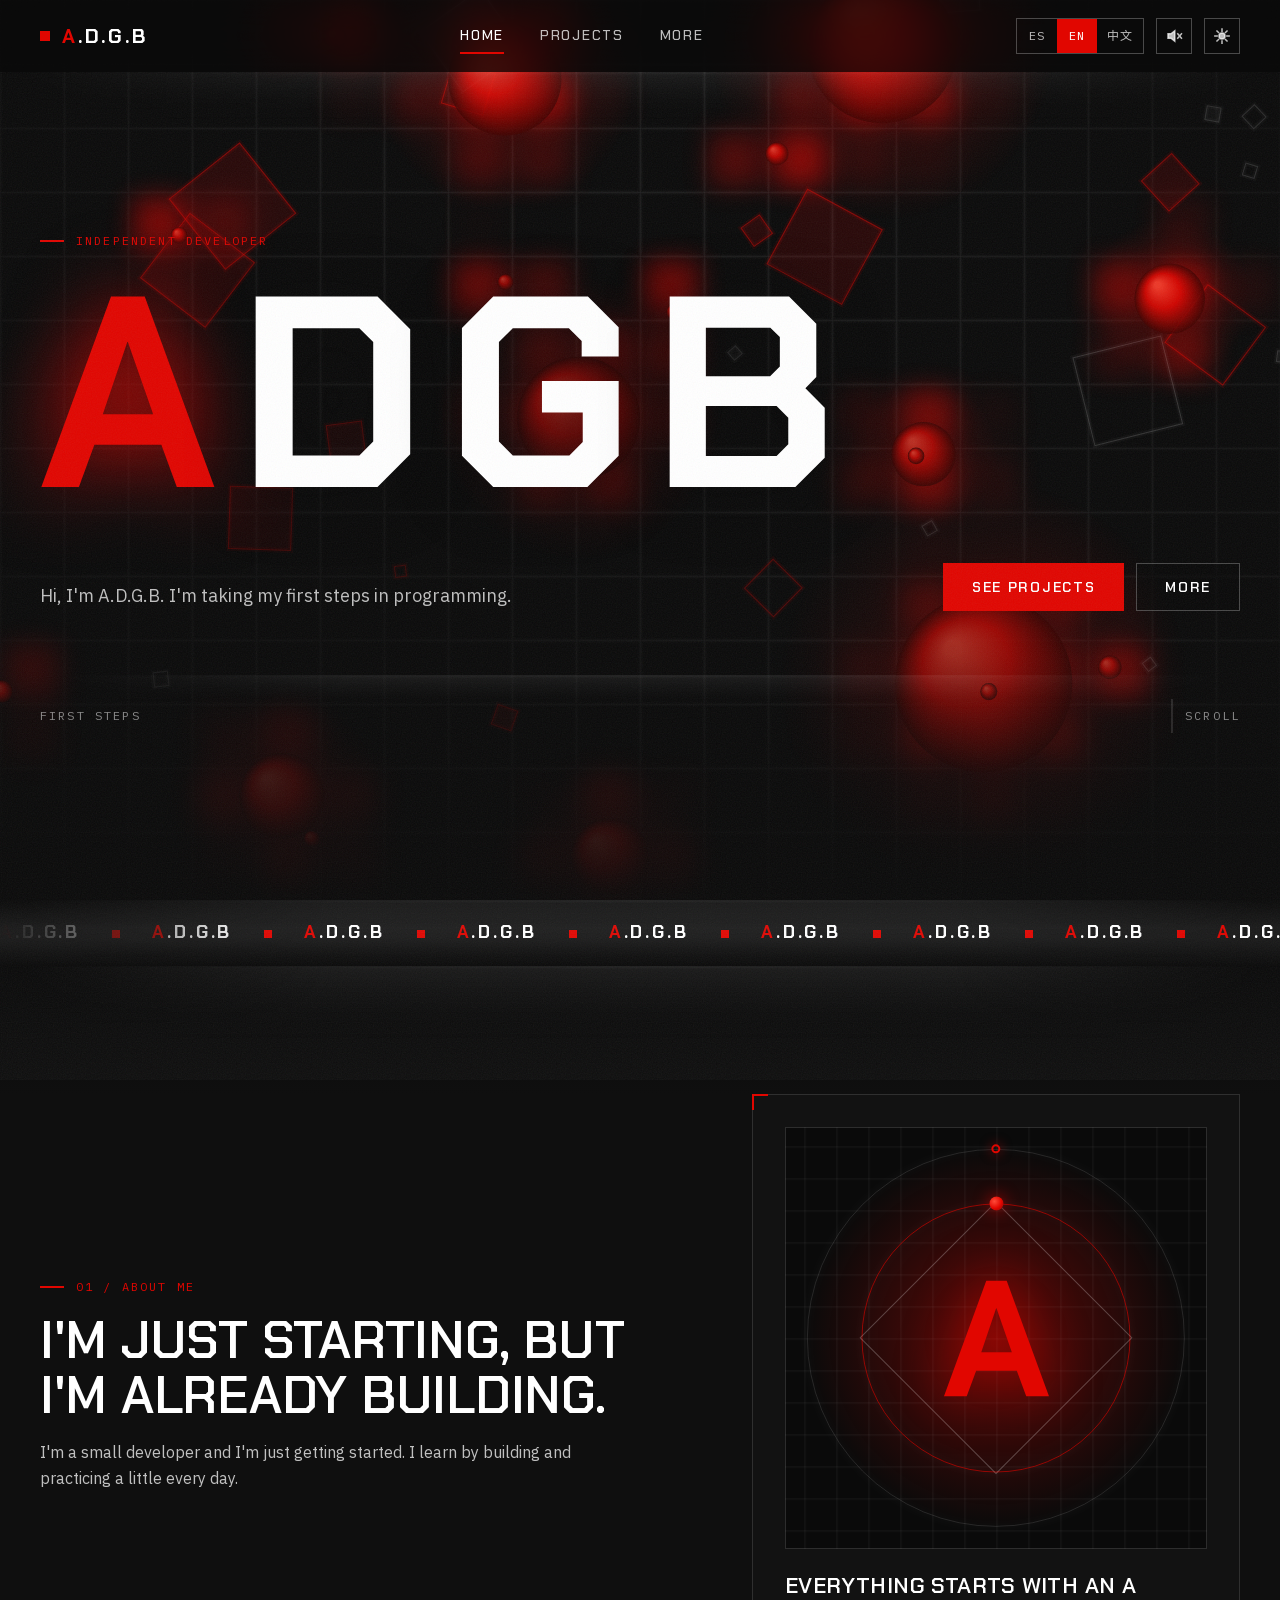
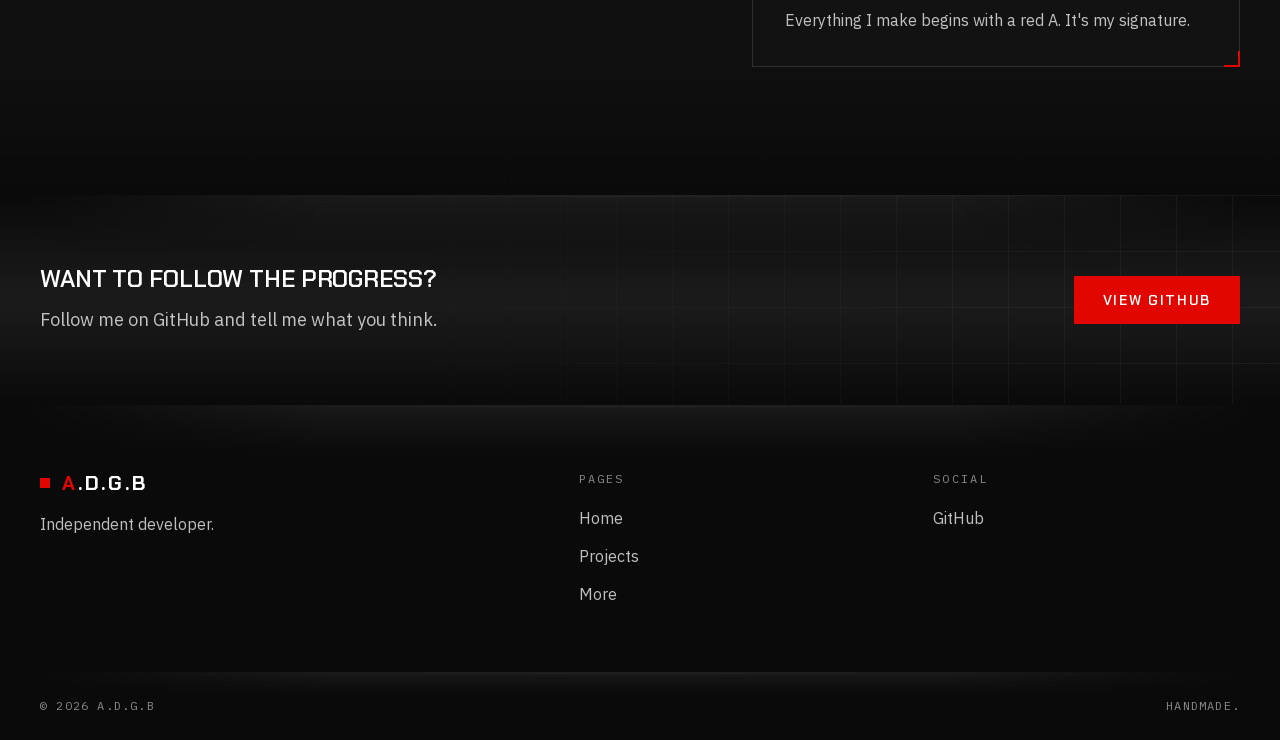
==== commit 3ccdb351: "minor repairs" ====
--- a/index.html
+++ b/index.html
@@ -16,11 +16,14 @@
   <meta property="og:image" content="https://adgb3264.github.io/og-image.png">
   <meta property="og:image:width" content="1200">
   <meta property="og:image:height" content="630">
+  <meta property="og:image:alt" content="A.D.G.B — Desarrollador independiente">
+  <meta property="og:locale" content="es_ES">
   <meta name="twitter:card" content="summary_large_image">
   <link rel="icon" href="favicon.svg" type="image/svg+xml">
   <link rel="apple-touch-icon" href="apple-touch-icon.png">
+  <script>if(/^https?:/.test(location.protocol)){["chakra-petch-700","chakra-petch-500","ibm-plex-sans-400"].forEach(function(n){var l=document.createElement("link");l.rel="preload";l.as="font";l.type="font/woff";l.crossOrigin="anonymous";l.href="fonts/"+n+".woff";document.head.appendChild(l);});}</script>
   <link rel="stylesheet" href="styles.css">
-  <script>(function(){var h=document.documentElement,t="dark";try{if(localStorage.getItem("adgb-theme")==="light")t="light";}catch(e){}h.setAttribute("data-theme",t);if(t==="light"){var m=document.querySelector('meta[name="theme-color"]'),c=document.querySelector('meta[name="color-scheme"]');if(m)m.setAttribute("content","#ffffff");if(c)c.setAttribute("content","light");}})();</script>
+  <script>(function(){var h=document.documentElement,t="dark";try{if(localStorage.getItem("adgb-theme")==="light")t="light";}catch(e){}h.setAttribute("data-theme",t);if(t==="light"){var m=document.querySelector('meta[name="theme-color"]'),c=document.querySelector('meta[name="color-scheme"]');if(m)m.setAttribute("content","#f5f5f5");if(c)c.setAttribute("content","light");}})();</script>
   <script>(function(){var h=document.documentElement;try{if(sessionStorage.getItem("adgb-wipe")==="1")h.classList.add("is-arriving");else if(sessionStorage.getItem("adgb-seen")==="1")h.classList.add("skip-loader");}catch(e){}})();</script>
   <noscript><style>.loader{display:none}[data-reveal],.pre{opacity:1;transform:none}.bl{opacity:1;animation:none}</style></noscript>
   <script type="application/ld+json">{"@context": "https://schema.org", "@graph": [{"@type": "WebSite", "name": "A.D.G.B", "url": "https://adgb3264.github.io/", "inLanguage": ["es", "en", "zh"]}, {"@type": "Person", "name": "A.D.G.B", "jobTitle": "Desarrollador independiente", "url": "https://adgb3264.github.io/", "sameAs": ["https://github.com/adgb3264"]}]}</script>
@@ -123,7 +126,7 @@
           <p class="text" data-i18n="about.text1">Soy un pequeño programador y recién empiezo en esto. Aprendo creando y practicando un poco cada día.</p>
         </div>
 
-        <aside class="card seal is-dark" data-reveal style="--d:140ms">
+        <aside class="card seal" data-reveal style="--d:140ms">
           <div class="tile" aria-hidden="true"><i class="tile__ring r1"></i><i class="tile__ring r2"></i><i class="tile__sq"></i><i class="tile__orbit o1"></i><i class="tile__orbit o2"></i><svg class="tile__a" viewBox="0 0 64 64"><use href="#mark-a"/></svg></div>
           <h3 class="h3" data-i18n="rule.title">Todo empieza con una A</h3>
           <p data-i18n="rule.text">Todo lo que hago lleva una A roja al inicio. Es mi sello.</p>
--- a/styles.css
+++ b/styles.css
@@ -99,31 +99,36 @@
   --veil: rgba(10, 10, 10, .62);
   --header-bg: rgba(10, 10, 10, .78);
   --ink: 255, 255, 255;         /* líneas del fondo animado (rgb) */
+  --tile-bg: #0a0a0a;           /* fondo de los cuadros con la A */
+  --tile-ink: 255, 255, 255;    /* líneas de esos cuadros (rgb) */
   --sep-line: .15;              /* fuerza de la línea de los separadores */
   --sep-glow: .065;              /* fuerza del halo difuminado de los separadores */
 }
 
-/* Tema claro: lo activa el botón del sol / la luna (se guarda la elección) */
+/* Tema invertido (botón del sol / la luna): es el negativo exacto del oscuro, cada gris pasa a su opuesto (255 − valor),
+   y el rojo NO cambia: --red, --accent-text y los colores de las esferas son los mismos en los dos modos */
 html[data-theme="light"] {
   color-scheme: light;
-  --bg: #ffffff;
-  --bg-alt: #f6f6f6;
-  --surface: #f4f4f4;
-  --surface-2: #ebebeb;
-  --fg: #0a0a0a;
-  --fg-2: rgba(10, 10, 10, .74);
-  --fg-3: rgba(10, 10, 10, .58);
-  --line: rgba(10, 10, 10, .12);
-  --line-2: rgba(10, 10, 10, .3);
-  --accent-text: var(--red);    /* el mismo rojo que en oscuro */
+  --bg: #f5f5f5;               /* 255 − #0a0a0a */
+  --bg-alt: #f0f0f0;           /* 255 − #0f0f0f */
+  --surface: #ededed;          /* 255 − #121212 */
+  --surface-2: #e5e5e5;        /* 255 − #1a1a1a */
+  --fg: #000000;               /* 255 − #ffffff */
+  --fg-2: rgba(0, 0, 0, .74);
+  --fg-3: rgba(0, 0, 0, .52);
+  --line: rgba(0, 0, 0, .12);
+  --line-2: rgba(0, 0, 0, .26);
+  --accent-text: var(--red);   /* el mismo rojo que en oscuro */
   --focus: var(--red);
-  --shade: 255, 255, 255;
-  --veil-k: .4;                 /* velo blanco más suave: así las esferas no se ven rosadas */
-  --veil: rgba(255, 255, 255, .7);
-  --header-bg: rgba(255, 255, 255, .82);
-  --ink: 10, 10, 10;
-  --sep-line: .11;
-  --sep-glow: .05;
+  --shade: 245, 245, 245;
+  --veil-k: .4;                /* velo más suave: así las esferas conservan su rojo */
+  --veil: rgba(245, 245, 245, .62);
+  --header-bg: rgba(245, 245, 245, .78);
+  --ink: 0, 0, 0;
+  --tile-bg: #f5f5f5;
+  --tile-ink: 0, 0, 0;
+  --sep-line: .15;
+  --sep-glow: .065;
 }
 
 .is-dark { color: var(--fg); }
@@ -160,7 +165,7 @@
 button { font: inherit; color: inherit; background: none; border: 0; border-radius: 0; cursor: pointer; }
 dl, dd { margin: 0; }
 
-:focus-visible { outline: 2px solid var(--focus, var(--red)); outline-offset: 3px; }
+:focus-visible { outline: 2px solid var(--focus, var(--red)); outline-offset: 3px; box-shadow: 0 0 0 7px rgba(225, 6, 0, .16); }
 
 ::-webkit-scrollbar { width: 12px; }
 ::-webkit-scrollbar-track { background: var(--bg); }
@@ -273,18 +278,18 @@
 .card::before { top: -1px; left: -1px; border-top: 2px solid var(--red); border-left: 2px solid var(--red); }
 .card::after  { right: -1px; bottom: -1px; border-right: 2px solid var(--red); border-bottom: 2px solid var(--red); }
 
-/* El cuadro con la A roja exactamente en el centro (siempre oscuro) */
+/* El cuadro con la A roja exactamente en el centro (sigue al modo: oscuro o invertido; el rojo no cambia) */
 .tile {
   position: relative; isolation: isolate; overflow: hidden; container-type: size;
   display: grid; place-items: center;
   width: 100%; aspect-ratio: 1;
-  border: 1px solid rgba(255, 255, 255, .14);
+  border: 1px solid rgba(var(--tile-ink), .14);
   color: var(--red);
   background:
-    linear-gradient(rgba(255, 255, 255, .04) 1px, transparent 2px) calc(50% + 16px) calc(50% + 16px) / 32px 32px,
-    linear-gradient(90deg, rgba(255, 255, 255, .04) 1px, transparent 2px) calc(50% + 16px) calc(50% + 16px) / 32px 32px,
+    linear-gradient(rgba(var(--tile-ink), .04) 1px, transparent 2px) calc(50% + 16px) calc(50% + 16px) / 32px 32px,
+    linear-gradient(90deg, rgba(var(--tile-ink), .04) 1px, transparent 2px) calc(50% + 16px) calc(50% + 16px) / 32px 32px,
     radial-gradient(circle at 50% 50%, rgba(225, 6, 0, .4), transparent 64%),
-    #0a0a0a;
+    var(--tile-bg);
 }
 .tile--wide { aspect-ratio: 16 / 10; }
 
@@ -292,10 +297,10 @@
   position: absolute; left: 50%; top: 50%; translate: -50% -50%;
   width: var(--d); height: var(--d); pointer-events: none;
 }
-.tile__ring { border: 1px solid rgba(255, 255, 255, .12); border-radius: 50%; box-shadow: 0 0 14px rgba(255, 255, 255, .04), inset 0 0 14px rgba(255, 255, 255, .03); }
+.tile__ring { border: 1px solid rgba(var(--tile-ink), .12); border-radius: 50%; box-shadow: 0 0 14px rgba(var(--tile-ink), .04), inset 0 0 14px rgba(var(--tile-ink), .03); }
 .tile__ring.r1 { --d: 64cqmin; border-color: rgba(225, 6, 0, .6); }
 .tile__ring.r2 { --d: 90cqmin; }
-.tile__sq { --d: 46cqmin; --r0: 45deg; rotate: 45deg; border: 1px solid rgba(255, 255, 255, .24); animation: spin 48s linear infinite; }
+.tile__sq { --d: 46cqmin; --r0: 45deg; rotate: 45deg; border: 1px solid rgba(var(--tile-ink), .24); animation: spin 48s linear infinite; }
 .tile__orbit { animation: spin var(--t, 18s) linear infinite; }
 .tile__orbit::after {
   content: ""; position: absolute; left: 50%; top: 0;
@@ -429,6 +434,8 @@
 .theme .theme__moon { display: none; }
 html[data-theme="light"] .theme .theme__sun { display: none; }
 html[data-theme="light"] .theme .theme__moon { display: inline; }
+.theme.is-spin svg { animation: themeSpin .75s var(--ease); }
+@keyframes themeSpin { from { rotate: -160deg; scale: .3; opacity: 0; } to { rotate: 0deg; scale: 1; opacity: 1; } }
 
 .burger { display: none; position: relative; width: 40px; height: 40px; }
 .burger span { position: absolute; left: 9px; right: 9px; height: 2px; background: currentColor; transition: transform .4s var(--ease), top .4s var(--ease); }
@@ -516,7 +523,7 @@
   font-size: clamp(5rem, 26vw, 17rem); line-height: .88; user-select: none;
 }
 .bl {
-  display: block; color: var(--fg); opacity: 0;
+  position: relative; display: block; color: var(--fg); opacity: 0;
   text-shadow: 0 8px 60px rgba(var(--shade), .55);
   animation: blIn 1.1s var(--ease) both paused, failsafe-show .01s linear 5s forwards;
   animation-delay: calc(var(--i) * 110ms + 120ms), 5s;
@@ -527,6 +534,18 @@
 .bl.is-hot { translate: 0 -5%; }
 .bl--a.is-hot { scale: 1.06; text-shadow: 0 0 120px rgba(225, 6, 0, .95), 0 0 34px rgba(255, 59, 48, .6); }
 body.is-ready .bl { animation-play-state: running, running; }
+/* Copia de la letra (la pone script.js en data-t) que se parte y parpadea al pasar el mouse */
+.bl::after { content: attr(data-t); position: absolute; left: 0; top: 0; color: var(--red); opacity: 0; pointer-events: none; text-shadow: none; }
+.bl--a::after { color: var(--fg); }
+.bl.is-hot::after { animation: blGlitch .5s steps(1, end) 1; }
+@keyframes blGlitch {
+  0%   { opacity: .9; transform: translate(-6px, 2px); clip-path: inset(8% 0 58% 0); }
+  20%  { opacity: .9; transform: translate(5px, -2px); clip-path: inset(56% 0 10% 0); }
+  40%  { opacity: .8; transform: translate(-3px, 1px); clip-path: inset(30% 0 36% 0); }
+  60%  { opacity: .7; transform: translate(4px, 0);    clip-path: inset(66% 0 4% 0); }
+  80%  { opacity: .5; transform: translate(-2px, -1px); clip-path: inset(2% 0 74% 0); }
+  100% { opacity: 0; transform: none; clip-path: inset(0); }
+}
 @keyframes blIn { from { opacity: 0; transform: translateY(42%) scale(.96); } to { opacity: 1; transform: none; } }
 @keyframes failsafe-show { to { opacity: 1; transform: none; } }
 
@@ -552,7 +571,7 @@
 
 /* Cinta roja con los nombres de las apps */
 .marquee { position: relative; z-index: 2; overflow: hidden; background: linear-gradient(to bottom, var(--bg), var(--surface-2) 28px, var(--surface-2) calc(100% - 28px), var(--bg)); color: var(--fg); }
-.marquee__track { display: flex; width: max-content; animation: marquee 40s linear infinite; }
+.marquee__track { display: flex; width: max-content; animation: marquee 40s linear infinite; -webkit-mask-image: linear-gradient(90deg, transparent, #000 7%, #000 93%, transparent); mask-image: linear-gradient(90deg, transparent, #000 7%, #000 93%, transparent); }
 .marquee__group { display: flex; flex-shrink: 0; }
 .marquee__group span {
   display: inline-block; padding-block: 18px; white-space: nowrap;
@@ -625,13 +644,18 @@
 }
 [data-reveal].in { opacity: 1; transform: none; animation: none; }
 
-/* Cambio suave entre modo oscuro y claro (script.js pone la clase unos instantes) */
+/* Inversión blanco / negro: la página nueva aparece dentro de un círculo que crece desde el botón (View Transitions) */
+::view-transition-old(root), ::view-transition-new(root) { animation: none; mix-blend-mode: normal; }
+::view-transition-old(root) { z-index: 1; }
+::view-transition-new(root) { z-index: 2; }
+
+/* Respaldo para navegadores sin View Transitions: fundido suave (script.js pone la clase unos instantes) */
 html.theme-switching, html.theme-switching *, html.theme-switching *::before, html.theme-switching *::after {
   transition: background-color .4s ease, color .4s ease, border-color .4s ease, fill .4s ease, stroke .4s ease !important;
 }
 
-[data-i18n] { transition: opacity .25s ease; }
-body.lang-switching [data-i18n] { opacity: 0; }
+[data-i18n] { transition: opacity .26s ease, filter .26s ease; }
+body.lang-switching [data-i18n] { opacity: 0; filter: blur(7px); }
 
 /* Solo con ratón: efectos al pasar el cursor */
 @media (hover: hover) and (pointer: fine) {
@@ -823,3 +847,42 @@
 .bl--a { position: relative; }
 .bl--a::before { content: ""; position: absolute; inset: 8% -14%; z-index: -1; pointer-events: none; border-radius: 50%; background: radial-gradient(closest-side, rgba(225, 6, 0, .4), transparent); filter: blur(26px); animation: aPulse 4.8s ease-in-out infinite; }
 @keyframes aPulse { 0%, 100% { opacity: .3; scale: .92; } 50% { opacity: .85; scale: 1.08; } }
+
+/* Efectitos II: barrido de luz en la portada, brillo que cruza los botones rojos, logo que se parte */
+.hero::before {
+  content: ""; position: absolute; left: 0; right: 0; top: 0; height: 160px; z-index: 1; pointer-events: none;
+  background: linear-gradient(to bottom, transparent, rgba(225, 6, 0, .06) 62%, rgba(225, 6, 0, .2) 98%, transparent);
+  transform: translateY(-160px); animation: scan 10s linear 2.5s infinite;
+}
+@keyframes scan { 0% { transform: translateY(-160px); } 55%, 100% { transform: translateY(110vh); } }
+
+.btn:not(.btn--outline)::after {
+  content: ""; position: absolute; inset: 0; pointer-events: none; z-index: 1;
+  background: linear-gradient(105deg, transparent 36%, rgba(255, 255, 255, .3) 50%, transparent 64%);
+  translate: -130% 0; animation: btnShine 6s ease-in-out 1.5s infinite;
+}
+@keyframes btnShine { 0%, 68% { translate: -130% 0; } 100% { translate: 130% 0; } }
+
+.logo__text { transition: text-shadow .25s ease; }
+@media (hover: hover) and (pointer: fine) {
+  .logo:hover .logo__text { text-shadow: 2px 0 rgba(225, 6, 0, .85), -2px 0 rgba(var(--ink), .35); }
+}
+
+/* La portada se desplaza más lento que el scroll y se desvanece al irse (script.js pone --hp y --hf) */
+html.fx .hero__inner { transform: translate3d(0, calc(var(--hp, 0) * 1px), 0); opacity: calc(1 - var(--hf, 0) * .85); }
+
+/* Más contraste si el sistema lo pide */
+@media (prefers-contrast: more) {
+  :root { --line: rgba(255, 255, 255, .34); --line-2: rgba(255, 255, 255, .6); --fg-2: rgba(255, 255, 255, .92); --fg-3: rgba(255, 255, 255, .78); }
+  html[data-theme="light"] { --line: rgba(0, 0, 0, .34); --line-2: rgba(0, 0, 0, .6); --fg-2: rgba(0, 0, 0, .92); --fg-3: rgba(0, 0, 0, .78); }
+}
+
+/* Al imprimir: sin efectos, fondo blanco y texto negro */
+@media print {
+  .loader, .wipe, .cursor-glow, .cur, .cur-dot, .scene, .progress, .header, .marquee, .ripple, .spark, .burger { display: none !important; }
+  html, body, .section, .section.is-alt, .cta, .page-head, .footer, .hero, .notfound { background: #fff !important; color: #000 !important; }
+  *, *::before, *::after { animation: none !important; transition: none !important; box-shadow: none !important; text-shadow: none !important; filter: none !important; }
+  [data-reveal], .pre, .bl { opacity: 1 !important; transform: none !important; }
+  .section::before, .cta::after, .footer::before, .footer__bottom::before, .hero::before { display: none !important; }
+  a { color: inherit; text-decoration: underline; }
+}
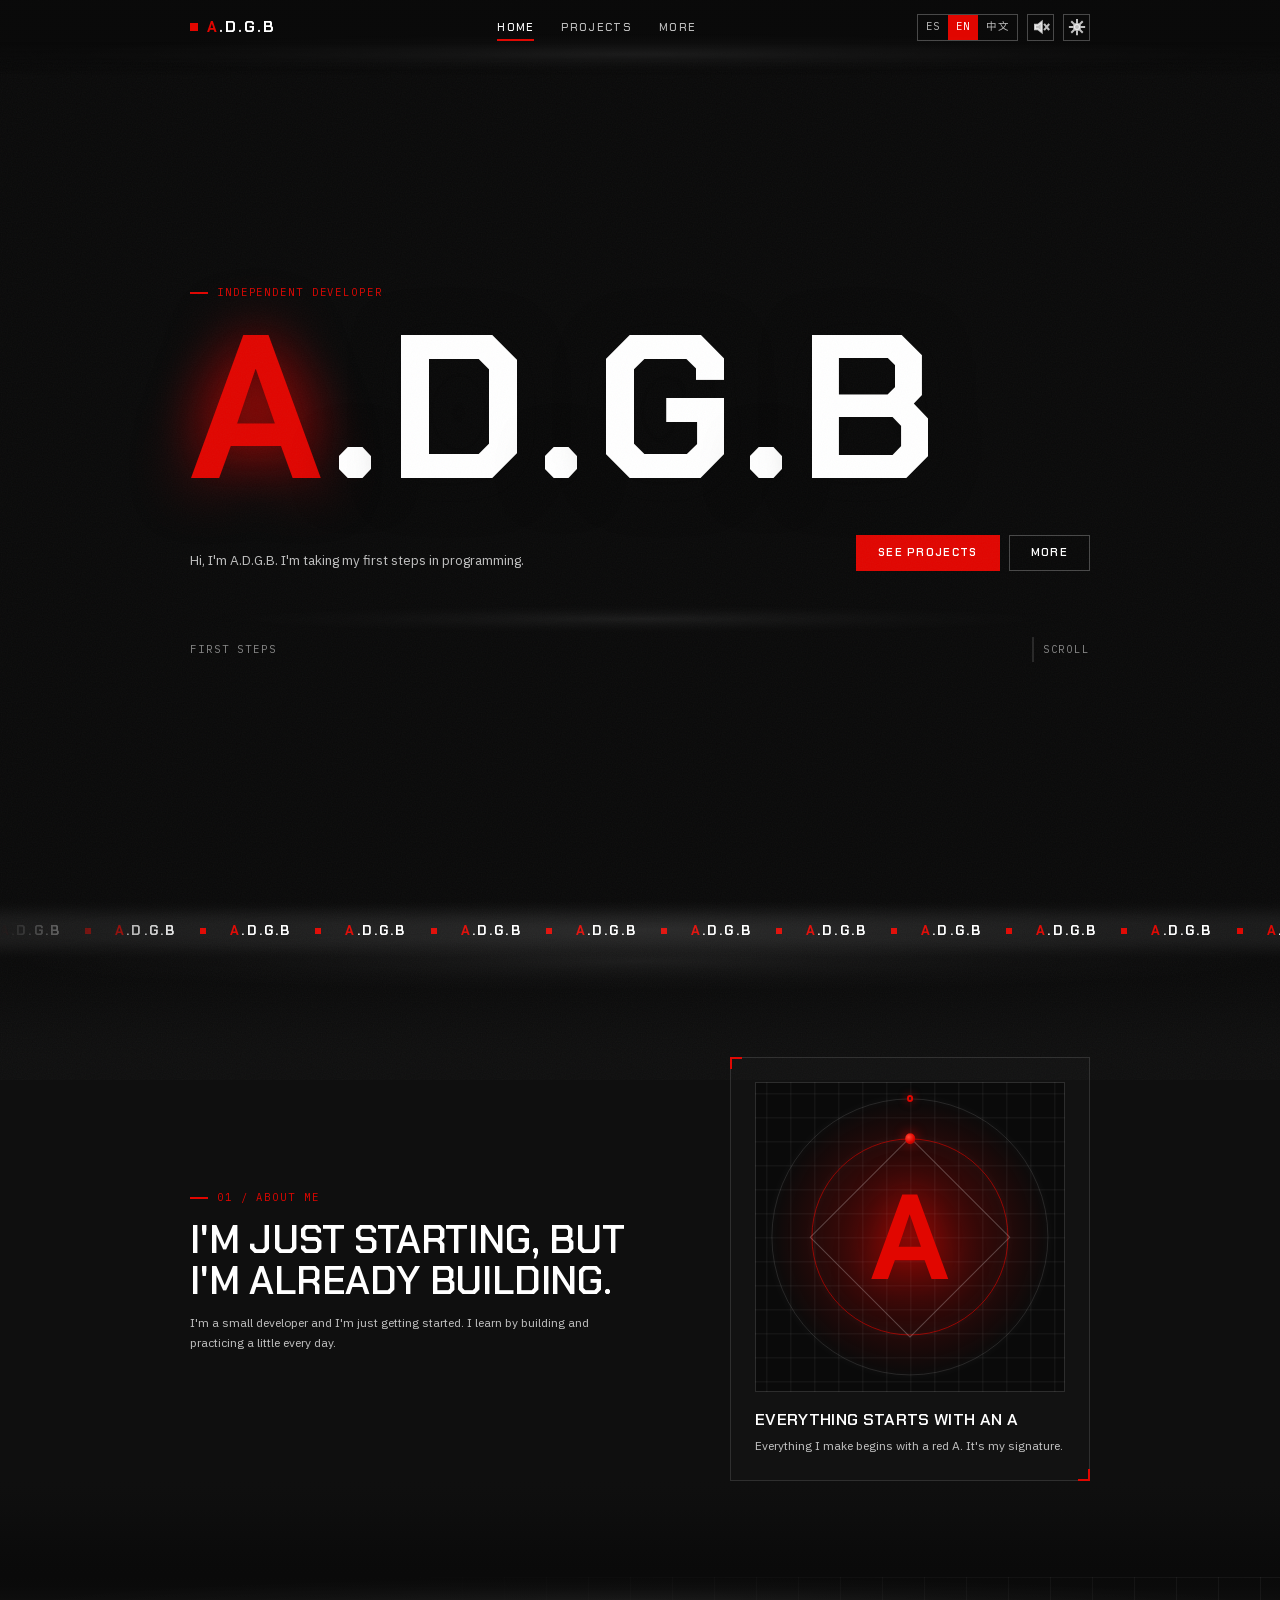
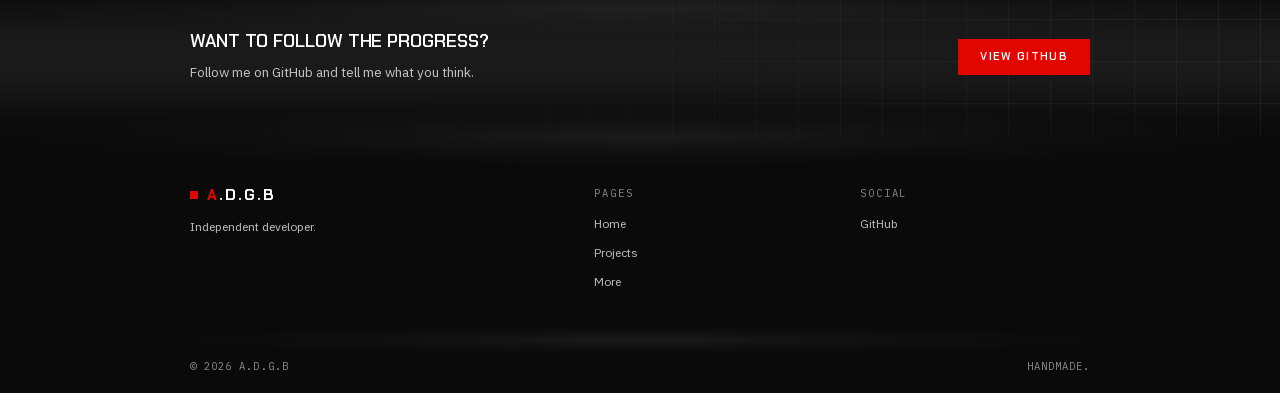
==== commit 85d62032: "minor repairs 2" ====
--- a/index.html
+++ b/index.html
@@ -14,12 +14,14 @@
   <meta property="og:type" content="website">
   <meta property="og:url" content="https://adgb3264.github.io/">
   <meta property="og:image" content="https://adgb3264.github.io/og-image.png">
-  <meta property="og:image:width" content="1200">
-  <meta property="og:image:height" content="630">
+  <meta property="og:image:width" content="2400">
+  <meta property="og:image:height" content="1260">
   <meta property="og:image:alt" content="A.D.G.B — Desarrollador independiente">
   <meta property="og:locale" content="es_ES">
   <meta name="twitter:card" content="summary_large_image">
   <link rel="icon" href="favicon.svg" type="image/svg+xml">
+  <link rel="icon" href="favicon-32.png" sizes="32x32" type="image/png">
+  <link rel="icon" href="icon-192.png" sizes="192x192" type="image/png">
   <link rel="apple-touch-icon" href="apple-touch-icon.png">
   <script>if(/^https?:/.test(location.protocol)){["chakra-petch-700","chakra-petch-500","ibm-plex-sans-400"].forEach(function(n){var l=document.createElement("link");l.rel="preload";l.as="font";l.type="font/woff";l.crossOrigin="anonymous";l.href="fonts/"+n+".woff";document.head.appendChild(l);});}</script>
   <link rel="stylesheet" href="styles.css">
@@ -93,7 +95,7 @@
         <p class="eyebrow pre" data-i18n="hero.eyebrow">Desarrollador independiente</p>
 
         <h1 class="bigword" aria-label="A.D.G.B">
-          <span class="bl bl--a" style="--i:0" aria-hidden="true">A</span><span class="bl" style="--i:1" aria-hidden="true">D</span><span class="bl" style="--i:2" aria-hidden="true">G</span><span class="bl" style="--i:3" aria-hidden="true">B</span>
+          <span class="bl bl--a" style="--i:0" aria-hidden="true">A</span><span class="bl bl--dot" style="--i:1" aria-hidden="true">.</span><span class="bl" style="--i:2" aria-hidden="true">D</span><span class="bl bl--dot" style="--i:3" aria-hidden="true">.</span><span class="bl" style="--i:4" aria-hidden="true">G</span><span class="bl bl--dot" style="--i:5" aria-hidden="true">.</span><span class="bl" style="--i:6" aria-hidden="true">B</span>
         </h1>
 
         <div class="hero__foot pre" style="--d:450ms">
--- a/styles.css
+++ b/styles.css
@@ -6,6 +6,7 @@
    Esquinas rectas ("cuadros") y esferas.
 
    0  Fuentes (archivos propios en /fonts, sin Google Fonts)
+   (Todas las medidas están en rem: en PC la raíz vale 75 %, igual que un zoom de 75 % del navegador)
    1  Tokens y temas (oscuro / claro)
    2  Base
    3  Componentes (botón, chip, tarjeta, cuadro con la A, migas)
@@ -56,8 +57,9 @@
   --font-body: "IBM Plex Sans", "Noto Sans SC", "PingFang SC", "Microsoft YaHei", system-ui, -apple-system, "Segoe UI", sans-serif;
   --font-mono: "IBM Plex Mono", "Noto Sans SC", "PingFang SC", "Microsoft YaHei", ui-monospace, "SFMono-Regular", Menlo, monospace;
 
-  --fs-1: .75rem;
-  --fs-2: .875rem;
+  /* Los textos pequeños no bajan de cierto tamaño en pantalla, para que sigan nítidos con el zoom 75 % */
+  --fs-1: max(.75rem, 10.5px);
+  --fs-2: max(.875rem, 11px);
   --fs-3: 1rem;
   --fs-4: 1.125rem;
   --fs-5: 1.375rem;
@@ -69,13 +71,13 @@
   --tr-2: .18em;   /* etiquetas pequeñas */
 
   /* Espaciado (base 4 px) */
-  --sp-1: 4px;  --sp-2: 8px;  --sp-3: 12px; --sp-4: 16px;
-  --sp-5: 24px; --sp-6: 32px; --sp-7: 48px; --sp-8: 64px;
-  --section-y: clamp(72px, 4rem + 5vw, 128px);
-  --gutter: clamp(18px, 4vw, 32px);
-  --container: 1200px;
-  --card-pad: clamp(20px, 3vw, 32px);
-  --header-h: 72px;
+  --sp-1: 0.25rem;  --sp-2: 0.5rem;  --sp-3: 0.75rem; --sp-4: 1rem;
+  --sp-5: 1.5rem; --sp-6: 2rem; --sp-7: 3rem; --sp-8: 4rem;
+  --section-y: clamp(4.5rem, 4rem + 5vw, 8rem);
+  --gutter: clamp(1.125rem, 4vw, 2rem);
+  --container: 75rem;
+  --card-pad: clamp(1.25rem, 3vw, 2rem);
+  --header-h: 4.5rem;
 
   --ease: cubic-bezier(.2, .7, .1, 1);
 }
@@ -103,6 +105,7 @@
   --tile-ink: 255, 255, 255;    /* líneas de esos cuadros (rgb) */
   --sep-line: .15;              /* fuerza de la línea de los separadores */
   --sep-glow: .065;              /* fuerza del halo difuminado de los separadores */
+  --wipe-ink: #0a0a0a;          /* color de la A de la cortina roja entre páginas: negro en modo oscuro */
 }
 
 /* Tema invertido (botón del sol / la luna): es el negativo exacto del oscuro, cada gris pasa a su opuesto (255 − valor),
@@ -129,6 +132,7 @@
   --tile-ink: 0, 0, 0;
   --sep-line: .15;
   --sep-glow: .065;
+  --wipe-ink: #ffffff;         /* ...y blanco en modo claro (la A cambia con el modo) */
 }
 
 .is-dark { color: var(--fg); }
@@ -139,7 +143,14 @@
 
 *, *::before, *::after { box-sizing: border-box; margin: 0; padding: 0; }
 
-html { scroll-behavior: smooth; scroll-padding-top: calc(var(--header-h) + 24px); -webkit-text-size-adjust: 100%; }
+/* Zoom 75 % por defecto en computador (pantalla ancha con mouse). En celulares y tabletas queda al 100 %.
+   Como todo el CSS usa rem, basta con cambiar el tamaño raíz; script.js lee este valor para escalar el fondo animado. */
+html { font-size: 100%; }
+@media (min-width: 861px) and (hover: hover) and (pointer: fine) {
+  html { font-size: 75%; }
+}
+
+html { scroll-behavior: smooth; scroll-padding-top: calc(var(--header-h) + 1.5rem); -webkit-text-size-adjust: 100%; }
 
 body {
   min-height: 100vh; min-height: 100svh;
@@ -152,7 +163,10 @@
   line-height: 1.65;
   overflow-x: hidden;
   -webkit-font-smoothing: antialiased;
+  -moz-osx-font-smoothing: grayscale;
   text-rendering: optimizeLegibility;
+  font-kerning: normal;
+  font-synthesis: none;
 }
 body.is-loading { overflow: hidden; }
 
@@ -165,11 +179,11 @@
 button { font: inherit; color: inherit; background: none; border: 0; border-radius: 0; cursor: pointer; }
 dl, dd { margin: 0; }
 
-:focus-visible { outline: 2px solid var(--focus, var(--red)); outline-offset: 3px; box-shadow: 0 0 0 7px rgba(225, 6, 0, .16); }
-
-::-webkit-scrollbar { width: 12px; }
+:focus-visible { outline: 2px solid var(--focus, var(--red)); outline-offset: 0.1875rem; box-shadow: 0 0 0 0.4375rem rgba(225, 6, 0, .16); }
+
+::-webkit-scrollbar { width: 0.75rem; }
 ::-webkit-scrollbar-track { background: var(--bg); }
-::-webkit-scrollbar-thumb { background: var(--red); border: 3px solid var(--bg); background-clip: padding-box; }
+::-webkit-scrollbar-thumb { background: var(--red); border: 0.1875rem solid var(--bg); background-clip: padding-box; }
 ::-webkit-scrollbar-thumb:hover { background: var(--red-deep); }
 
 .container {
@@ -180,8 +194,8 @@
 }
 
 .skip {
-  position: fixed; left: var(--sp-4); top: -80px; z-index: 300;
-  padding: 12px 18px;
+  position: fixed; left: var(--sp-4); top: -5rem; z-index: 300;
+  padding: 0.75rem 1.125rem;
   background: var(--red); color: #fff;
   font-family: var(--font-display); font-weight: 600; font-size: var(--fs-2); letter-spacing: var(--tr-1); text-transform: uppercase;
   transition: top .2s ease;
@@ -208,10 +222,10 @@
   font-family: var(--font-mono); font-size: var(--fs-1); letter-spacing: var(--tr-2); text-transform: uppercase;
   color: var(--accent-text);
 }
-.eyebrow::before { content: ""; width: 24px; height: 2px; background: currentColor; }
+.eyebrow::before { content: ""; width: 1.5rem; height: 2px; background: currentColor; }
 
 .section-head > * + * { margin-top: var(--sp-4); }
-.section-head { margin-bottom: clamp(32px, 5vw, 56px); max-width: 760px; }
+.section-head { margin-bottom: clamp(2rem, 5vw, 3.5rem); max-width: 47.5rem; }
 
 /* ============================================================
    3 · Componentes
@@ -224,7 +238,7 @@
   --hover-bd: var(--red);
   position: relative; isolation: isolate; overflow: hidden;
   display: inline-flex; align-items: center; justify-content: center; gap: var(--sp-3);
-  min-height: 48px; padding: 0 28px;
+  min-height: 3rem; padding: 0 1.75rem;
   background: var(--red); color: #fff;
   border: 1px solid var(--red);
   font-family: var(--font-display); font-weight: 600; font-size: var(--fs-2);
@@ -247,19 +261,19 @@
 
 /* Estado del proyecto */
 .chip {
-  display: inline-flex; align-items: center; gap: 8px;
-  padding: 6px 12px 6px 10px;
+  display: inline-flex; align-items: center; gap: 0.5rem;
+  padding: 0.375rem 0.75rem 0.375rem 0.625rem;
   border: 1px solid var(--line-2);
-  font-family: var(--font-mono); font-size: .6875rem; letter-spacing: .14em; text-transform: uppercase; line-height: 1.2;
+  font-family: var(--font-mono); font-size: max(.6875rem, 10px); letter-spacing: .14em; text-transform: uppercase; line-height: 1.2;
   color: var(--fg);
 }
 .chip::before {
-  content: ""; width: 7px; height: 7px; border-radius: 50%; background: var(--red); flex-shrink: 0;
+  content: ""; width: 0.4375rem; height: 0.4375rem; border-radius: 50%; background: var(--red); flex-shrink: 0;
   animation: ping 2.4s ease-out infinite;
 }
 @keyframes ping {
   0%   { box-shadow: 0 0 0 0 rgba(225, 6, 0, .55); }
-  70%  { box-shadow: 0 0 0 8px rgba(225, 6, 0, 0); }
+  70%  { box-shadow: 0 0 0 0.5rem rgba(225, 6, 0, 0); }
   100% { box-shadow: 0 0 0 0 rgba(225, 6, 0, 0); }
 }
 
@@ -272,7 +286,7 @@
   transition: border-color .35s ease, background-color .35s ease, --sa .45s ease;
 }
 .card::before, .card::after {
-  content: ""; position: absolute; width: 16px; height: 16px; pointer-events: none; z-index: 3;
+  content: ""; position: absolute; width: 1rem; height: 1rem; pointer-events: none; z-index: 3;
   transition: width .35s var(--ease), height .35s var(--ease);
 }
 .card::before { top: -1px; left: -1px; border-top: 2px solid var(--red); border-left: 2px solid var(--red); }
@@ -286,8 +300,8 @@
   border: 1px solid rgba(var(--tile-ink), .14);
   color: var(--red);
   background:
-    linear-gradient(rgba(var(--tile-ink), .04) 1px, transparent 2px) calc(50% + 16px) calc(50% + 16px) / 32px 32px,
-    linear-gradient(90deg, rgba(var(--tile-ink), .04) 1px, transparent 2px) calc(50% + 16px) calc(50% + 16px) / 32px 32px,
+    linear-gradient(rgba(var(--tile-ink), .04) 1px, transparent 2px) calc(50% + 1rem) calc(50% + 1rem) / 2rem 2rem,
+    linear-gradient(90deg, rgba(var(--tile-ink), .04) 1px, transparent 2px) calc(50% + 1rem) calc(50% + 1rem) / 2rem 2rem,
     radial-gradient(circle at 50% 50%, rgba(225, 6, 0, .4), transparent 64%),
     var(--tile-bg);
 }
@@ -297,26 +311,26 @@
   position: absolute; left: 50%; top: 50%; translate: -50% -50%;
   width: var(--d); height: var(--d); pointer-events: none;
 }
-.tile__ring { border: 1px solid rgba(var(--tile-ink), .12); border-radius: 50%; box-shadow: 0 0 14px rgba(var(--tile-ink), .04), inset 0 0 14px rgba(var(--tile-ink), .03); }
+.tile__ring { border: 1px solid rgba(var(--tile-ink), .12); border-radius: 50%; box-shadow: 0 0 0.875rem rgba(var(--tile-ink), .04), inset 0 0 0.875rem rgba(var(--tile-ink), .03); }
 .tile__ring.r1 { --d: 64cqmin; border-color: rgba(225, 6, 0, .6); }
 .tile__ring.r2 { --d: 90cqmin; }
 .tile__sq { --d: 46cqmin; --r0: 45deg; rotate: 45deg; border: 1px solid rgba(var(--tile-ink), .24); animation: spin 48s linear infinite; }
 .tile__orbit { animation: spin var(--t, 18s) linear infinite; }
 .tile__orbit::after {
   content: ""; position: absolute; left: 50%; top: 0;
-  width: clamp(7px, 4.5cqmin, 14px); aspect-ratio: 1; translate: -50% -50%; border-radius: 50%;
+  width: clamp(0.4375rem, 4.5cqmin, 0.875rem); aspect-ratio: 1; translate: -50% -50%; border-radius: 50%;
   background: radial-gradient(circle at 35% 35%, #ff4a38, var(--red) 55%, var(--red-deep));
-  box-shadow: 0 0 16px rgba(225, 6, 0, .8);
+  box-shadow: 0 0 1rem rgba(225, 6, 0, .8);
 }
 .tile__orbit.o1 { --d: 64cqmin; --t: 16s; }
 .tile__orbit.o2 { --d: 90cqmin; --t: 26s; animation-direction: reverse; }
-.tile__orbit.o2::after { width: clamp(5px, 3cqmin, 9px); background: transparent; border: 2px solid var(--red); box-shadow: 0 0 12px rgba(225, 6, 0, .55); }
+.tile__orbit.o2::after { width: clamp(0.3125rem, 3cqmin, 0.5625rem); background: transparent; border: 2px solid var(--red); box-shadow: 0 0 0.75rem rgba(225, 6, 0, .55); }
 
 .tile__a {
   position: relative; z-index: 2;
   width: 44cqmin; height: 44cqmin;
   color: var(--red);
-  filter: drop-shadow(0 0 26px rgba(225, 6, 0, .55));
+  filter: drop-shadow(0 0 1.625rem rgba(225, 6, 0, .55));
   transition: transform .7s var(--ease);
 }
 @keyframes spin { from { rotate: var(--r0, 0deg); } to { rotate: calc(var(--r0, 0deg) + 360deg); } }
@@ -348,7 +362,7 @@
   font-size: clamp(2.4rem, 8vw, 5rem); letter-spacing: .22em; padding-left: .22em;
   animation: loaderWord 1.1s var(--ease) both;
 }
-.loader__bar { width: min(260px, 60vw); height: 2px; background: var(--line); overflow: hidden; }
+.loader__bar { width: min(16.25rem, 60vw); height: 2px; background: var(--line); overflow: hidden; }
 .loader__bar span { display: block; width: 100%; height: 100%; background: var(--red); transform: translateX(-100%); animation: loaderBar 1.1s var(--ease) .1s forwards; }
 .loader.is-done { transform: translateY(-100%); visibility: hidden; }
 @keyframes loaderWord { from { opacity: 0; letter-spacing: .5em; } to { opacity: 1; letter-spacing: .22em; } }
@@ -358,21 +372,21 @@
 .wipe {
   position: fixed; inset: 0; z-index: 150;
   display: none; align-items: center; justify-content: center;
-  background: var(--red); color: var(--black);
+  background: var(--red); color: var(--wipe-ink);
   transform: translateX(-101%); pointer-events: none;
 }
-.wipe svg { width: min(30vw, 260px); height: min(30vw, 260px); }
+.wipe svg { width: min(30vw, 16.25rem); height: min(30vw, 16.25rem); }
 .is-arriving .wipe { display: flex; transform: translateX(0); }
 .is-arriving .loader, .skip-loader .loader { display: none; }
 
 .progress {
   position: fixed; top: 0; left: 0; z-index: 120; width: 100%; height: 2px;
-  background: var(--red); box-shadow: 0 0 12px 1px rgba(225, 6, 0, .75);
+  background: var(--red); box-shadow: 0 0 0.75rem 1px rgba(225, 6, 0, .75);
   transform-origin: left; transform: scaleX(0);
 }
 .cursor-glow {
   position: fixed; top: 0; left: 0; z-index: 399;   /* por delante de todo (justo debajo del cursor) */
-  width: 620px; height: 620px; margin: -310px 0 0 -310px; border-radius: 50%;
+  width: 38.75rem; height: 38.75rem; margin: -19.375rem 0 0 -19.375rem; border-radius: 50%;
   background: radial-gradient(circle, rgba(255, 50, 30, .36), rgba(225, 6, 0, .17) 22%, rgba(225, 6, 0, .06) 44%, rgba(225, 6, 0, .015) 58%, transparent 70%);
   mix-blend-mode: screen;                           /* ilumina lo de abajo sin taparlo */
   pointer-events: none; opacity: 0; transition: opacity .6s ease; will-change: transform;
@@ -383,25 +397,31 @@
 /* Cabecera (siempre la misma en todas las páginas) */
 .header {
   position: fixed; inset: 0 0 auto 0; z-index: 100; height: var(--header-h);
-  background: var(--header-bg);
-  -webkit-backdrop-filter: blur(20px) saturate(150%); backdrop-filter: blur(20px) saturate(150%);
   color: var(--fg);
 }
+/* Fondo de la cabecera: se extiende hacia abajo y se desvanece (sin borde duro) */
+.header::before {
+  content: ""; position: absolute; z-index: -1; left: 0; right: 0; top: 0; bottom: -1.75rem; pointer-events: none;
+  background: linear-gradient(to bottom, var(--header-bg) 0, var(--header-bg) calc(100% - 2.5rem), rgba(var(--shade), 0) 100%);
+  -webkit-backdrop-filter: blur(1.25rem) saturate(150%); backdrop-filter: blur(1.25rem) saturate(150%);
+  -webkit-mask-image: linear-gradient(to bottom, #000 0, rgba(0,0,0,1.000) calc(100% - 2.750rem), rgba(0,0,0,0.957) calc(100% - 2.406rem), rgba(0,0,0,0.844) calc(100% - 2.062rem), rgba(0,0,0,0.684) calc(100% - 1.719rem), rgba(0,0,0,0.500) calc(100% - 1.375rem), rgba(0,0,0,0.316) calc(100% - 1.031rem), rgba(0,0,0,0.156) calc(100% - 0.688rem), rgba(0,0,0,0.043) calc(100% - 0.344rem), rgba(0,0,0,0.000) calc(100% - 0.000rem));
+  mask-image: linear-gradient(to bottom, #000 0, rgba(0,0,0,1.000) calc(100% - 2.750rem), rgba(0,0,0,0.957) calc(100% - 2.406rem), rgba(0,0,0,0.844) calc(100% - 2.062rem), rgba(0,0,0,0.684) calc(100% - 1.719rem), rgba(0,0,0,0.500) calc(100% - 1.375rem), rgba(0,0,0,0.316) calc(100% - 1.031rem), rgba(0,0,0,0.156) calc(100% - 0.688rem), rgba(0,0,0,0.043) calc(100% - 0.344rem), rgba(0,0,0,0.000) calc(100% - 0.000rem));
+}
 .header__inner { height: 100%; display: flex; align-items: center; justify-content: space-between; gap: var(--sp-5); }
 
 .logo { display: inline-flex; align-items: center; gap: var(--sp-3); }
-.logo__mark { width: 10px; height: 10px; background: var(--red); flex-shrink: 0; transition: rotate .5s var(--ease), scale .5s var(--ease); }
+.logo__mark { width: 0.625rem; height: 0.625rem; background: var(--red); flex-shrink: 0; transition: rotate .5s var(--ease), scale .5s var(--ease); }
 .logo__text { font-family: var(--font-display); font-weight: 700; font-size: 1.25rem; letter-spacing: .14em; line-height: 1; }
 
 .nav { display: flex; gap: var(--sp-1); }
 .nav a {
-  position: relative; padding: 10px 16px;
+  position: relative; padding: 0.625rem 1rem;
   font-family: var(--font-display); font-weight: 500; font-size: var(--fs-2); letter-spacing: var(--tr-1); text-transform: uppercase;
   color: var(--fg-2);
   transition: color .25s ease;
 }
 .nav a::after {
-  content: ""; position: absolute; left: 16px; right: 16px; bottom: 4px; height: 2px; background: var(--red);
+  content: ""; position: absolute; left: 1rem; right: 1rem; bottom: 0.25rem; height: 2px; background: var(--red);
   transform: scaleX(0); transform-origin: left; transition: transform .35s var(--ease);
 }
 .nav a[aria-current="page"] { color: var(--fg); }
@@ -409,9 +429,9 @@
 
 .header__actions { display: flex; align-items: center; gap: var(--sp-3); }
 
-.lang { display: inline-flex; height: 36px; border: 1px solid var(--line-2); }
+.lang { display: inline-flex; height: 2.25rem; border: 1px solid var(--line-2); }
 .lang__btn {
-  min-width: 40px; padding: 0 10px;
+  min-width: 2.5rem; padding: 0 0.625rem;
   font-family: var(--font-mono); font-size: var(--fs-1); letter-spacing: .08em;
   color: var(--fg-2); transition: background .25s ease, color .25s ease;
 }
@@ -421,11 +441,13 @@
 
 .sound, .theme {
   display: inline-grid; place-items: center; flex-shrink: 0;
-  width: 36px; height: 36px;
+  width: 2.25rem; height: 2.25rem;
   border: 1px solid var(--line-2); color: var(--fg-2);
   transition: color .25s ease, border-color .25s ease, background .25s ease;
 }
 .sound.is-on { color: var(--fg); border-color: var(--red); background: rgba(225, 6, 0, .25); }
+.sound svg, .theme svg { width: max(1.125rem, 18px); height: max(1.125rem, 18px); shape-rendering: geometricPrecision; }
+.sound svg *, .theme svg * { vector-effect: non-scaling-stroke; stroke-width: 2px; }
 .sound .sound__waves { display: none; }
 .sound.is-on .sound__waves { display: inline; }
 .sound.is-on .sound__slash { display: none; }
@@ -437,36 +459,33 @@
 .theme.is-spin svg { animation: themeSpin .75s var(--ease); }
 @keyframes themeSpin { from { rotate: -160deg; scale: .3; opacity: 0; } to { rotate: 0deg; scale: 1; opacity: 1; } }
 
-.burger { display: none; position: relative; width: 40px; height: 40px; }
-.burger span { position: absolute; left: 9px; right: 9px; height: 2px; background: currentColor; transition: transform .4s var(--ease), top .4s var(--ease); }
-.burger span:first-child { top: 15px; }
-.burger span:last-child  { top: 24px; }
-.burger[aria-expanded="true"] span:first-child { top: 20px; transform: rotate(45deg); }
-.burger[aria-expanded="true"] span:last-child  { top: 20px; transform: rotate(-45deg); }
-
-/* Separadores difuminados: el fondo de cada sección se funde con el vecino, y la línea es una campana desenfocada
-   (más fuerte en el centro, invisible en los extremos) con un halo que se apaga hacia abajo */
+.burger { display: none; position: relative; width: 2.5rem; height: 2.5rem; }
+.burger span { position: absolute; left: 0.5625rem; right: 0.5625rem; height: 2px; background: currentColor; transition: transform .4s var(--ease), top .4s var(--ease); }
+.burger span:first-child { top: 0.9375rem; }
+.burger span:last-child  { top: 1.5rem; }
+.burger[aria-expanded="true"] span:first-child { top: 1.25rem; transform: rotate(45deg); }
+.burger[aria-expanded="true"] span:last-child  { top: 1.25rem; transform: rotate(-45deg); }
+
+/* Separadores difuminados: ya no hay líneas ni bordes duros. Cada unión entre secciones es un halo ancho que se
+   apaga hacia arriba, hacia abajo y hacia los lados (el centro del halo cae justo en la unión) */
 .header::after, .marquee::before, .section::before, .cta::after, .footer::before, .footer__bottom::before, .hero__meta::before {
-  content: ""; position: absolute; left: 0; right: 0; top: 0; height: 80px; z-index: 3; pointer-events: none;
-  background:
-    linear-gradient(90deg, transparent, rgba(var(--ink), var(--sep-line)) 50%, transparent) 0 0 / 100% 1px no-repeat,
-    linear-gradient(to bottom, rgba(var(--ink), var(--sep-glow)), rgba(var(--ink), calc(var(--sep-glow) * .5)) 30%, rgba(var(--ink), calc(var(--sep-glow) * .15)) 62%, transparent);
-  -webkit-mask-image: linear-gradient(90deg, transparent, #000 26%, #000 74%, transparent);
-  mask-image: linear-gradient(90deg, transparent, #000 26%, #000 74%, transparent);
-  filter: blur(1.2px);
-}
-.header::after { top: 100%; height: 52px; }
-.footer__bottom::before, .hero__meta::before { height: 36px; }
+  content: ""; position: absolute; left: 0; right: 0; top: 0; height: 5rem; z-index: 3; pointer-events: none;
+  background: radial-gradient(ellipse 50% 50% at 50% 50%, rgba(var(--ink), calc(var(--sep-glow) * 1.1)), rgba(var(--ink), calc(var(--sep-glow) * .62)) 30%, rgba(var(--ink), calc(var(--sep-glow) * .22)) 62%, rgba(var(--ink), 0) 100%);
+}
+.section::before, .footer::before, .footer__bottom::before, .hero__meta::before { translate: 0 -50%; }
+.header::after { top: 100%; height: 3.5rem; translate: 0 -50%; }
+.footer__bottom::before, .hero__meta::before { height: 2.5rem; }
 
 /* Contenido y secciones */
 .main { flex: 1; display: flex; flex-direction: column; position: relative; }
 .main > .grow { flex: 1; }
 
 .section { position: relative; z-index: 2; padding-block: var(--section-y); background: var(--bg); color: var(--fg); }
-.section.is-alt { background: linear-gradient(to bottom, var(--bg), var(--bg-alt) 130px, var(--bg-alt) calc(100% - 130px), var(--bg)); }
+.section.is-alt { background: linear-gradient(to bottom, color-mix(in srgb, var(--bg-alt) 0%, var(--bg)) 0.000rem, color-mix(in srgb, var(--bg-alt) 4.3%, var(--bg)) 1.016rem, color-mix(in srgb, var(--bg-alt) 15.6%, var(--bg)) 2.031rem, color-mix(in srgb, var(--bg-alt) 31.6%, var(--bg)) 3.047rem, color-mix(in srgb, var(--bg-alt) 50%, var(--bg)) 4.062rem, color-mix(in srgb, var(--bg-alt) 68.4%, var(--bg)) 5.078rem, color-mix(in srgb, var(--bg-alt) 84.4%, var(--bg)) 6.094rem, color-mix(in srgb, var(--bg-alt) 95.7%, var(--bg)) 7.109rem, color-mix(in srgb, var(--bg-alt) 100%, var(--bg)) 8.125rem, color-mix(in srgb, var(--bg-alt) 100%, var(--bg)) calc(100% - 8.125rem), color-mix(in srgb, var(--bg-alt) 95.7%, var(--bg)) calc(100% - 7.109rem), color-mix(in srgb, var(--bg-alt) 84.4%, var(--bg)) calc(100% - 6.094rem), color-mix(in srgb, var(--bg-alt) 68.4%, var(--bg)) calc(100% - 5.078rem), color-mix(in srgb, var(--bg-alt) 50%, var(--bg)) calc(100% - 4.062rem), color-mix(in srgb, var(--bg-alt) 31.6%, var(--bg)) calc(100% - 3.047rem), color-mix(in srgb, var(--bg-alt) 15.6%, var(--bg)) calc(100% - 2.031rem), color-mix(in srgb, var(--bg-alt) 4.3%, var(--bg)) calc(100% - 1.016rem), color-mix(in srgb, var(--bg-alt) 0%, var(--bg)) calc(100% - 0.000rem)); }
 
 /* Fondo animado de esferas y cuadros */
-.scene { position: absolute; inset: 0; z-index: 0; width: 100%; height: 100%; pointer-events: none; }
+.scene { position: absolute; inset: 0; z-index: 0; width: 100%; height: 100%; pointer-events: none;
+  -webkit-mask-image: linear-gradient(to bottom, #000 0, rgba(0,0,0,1.000) calc(100% - 7.000rem), rgba(0,0,0,0.957) calc(100% - 6.125rem), rgba(0,0,0,0.844) calc(100% - 5.250rem), rgba(0,0,0,0.684) calc(100% - 4.375rem), rgba(0,0,0,0.500) calc(100% - 3.500rem), rgba(0,0,0,0.316) calc(100% - 2.625rem), rgba(0,0,0,0.156) calc(100% - 1.750rem), rgba(0,0,0,0.043) calc(100% - 0.875rem), rgba(0,0,0,0.000) calc(100% - 0.000rem)); mask-image: linear-gradient(to bottom, #000 0, rgba(0,0,0,1.000) calc(100% - 7.000rem), rgba(0,0,0,0.957) calc(100% - 6.125rem), rgba(0,0,0,0.844) calc(100% - 5.250rem), rgba(0,0,0,0.684) calc(100% - 4.375rem), rgba(0,0,0,0.500) calc(100% - 3.500rem), rgba(0,0,0,0.316) calc(100% - 2.625rem), rgba(0,0,0,0.156) calc(100% - 1.750rem), rgba(0,0,0,0.043) calc(100% - 0.875rem), rgba(0,0,0,0.000) calc(100% - 0.000rem)); }
 
 /* Pie de página */
 .footer { position: relative; z-index: 2; background: var(--bg); color: var(--fg); }
@@ -483,12 +502,12 @@
 
 /* Bloque rojo de cierre */
 /* Bloque de cierre: mismo fondo "negro plomo" que la cinta; el botón es el rojo de siempre */
-.cta { position: relative; overflow: hidden; z-index: 2; padding-block: clamp(44px, 5.5vw, 72px); background: linear-gradient(to bottom, var(--bg), var(--surface-2) 96px, var(--surface-2) calc(100% - 96px), var(--bg)); color: var(--fg); }
+.cta { position: relative; overflow: hidden; z-index: 2; padding-block: clamp(2.75rem, 5.5vw, 4.5rem); background: linear-gradient(to bottom, color-mix(in srgb, var(--surface-2) 0%, var(--bg)) 0.000rem, color-mix(in srgb, var(--surface-2) 4.3%, var(--bg)) 0.750rem, color-mix(in srgb, var(--surface-2) 15.6%, var(--bg)) 1.500rem, color-mix(in srgb, var(--surface-2) 31.6%, var(--bg)) 2.250rem, color-mix(in srgb, var(--surface-2) 50%, var(--bg)) 3.000rem, color-mix(in srgb, var(--surface-2) 68.4%, var(--bg)) 3.750rem, color-mix(in srgb, var(--surface-2) 84.4%, var(--bg)) 4.500rem, color-mix(in srgb, var(--surface-2) 95.7%, var(--bg)) 5.250rem, color-mix(in srgb, var(--surface-2) 100%, var(--bg)) 6.000rem, color-mix(in srgb, var(--surface-2) 100%, var(--bg)) calc(100% - 6.000rem), color-mix(in srgb, var(--surface-2) 95.7%, var(--bg)) calc(100% - 5.250rem), color-mix(in srgb, var(--surface-2) 84.4%, var(--bg)) calc(100% - 4.500rem), color-mix(in srgb, var(--surface-2) 68.4%, var(--bg)) calc(100% - 3.750rem), color-mix(in srgb, var(--surface-2) 50%, var(--bg)) calc(100% - 3.000rem), color-mix(in srgb, var(--surface-2) 31.6%, var(--bg)) calc(100% - 2.250rem), color-mix(in srgb, var(--surface-2) 15.6%, var(--bg)) calc(100% - 1.500rem), color-mix(in srgb, var(--surface-2) 4.3%, var(--bg)) calc(100% - 0.750rem), color-mix(in srgb, var(--surface-2) 0%, var(--bg)) calc(100% - 0.000rem)); color: var(--fg); }
 .cta::before {
   content: ""; position: absolute; inset: 0; pointer-events: none;
   background:
-    linear-gradient(rgba(var(--ink), .05) 1px, transparent 1px) 0 0 / 56px 56px,
-    linear-gradient(90deg, rgba(var(--ink), .05) 1px, transparent 1px) 0 0 / 56px 56px;
+    linear-gradient(rgba(var(--ink), .05) 1px, transparent 1px) 0 0 / 3.5rem 3.5rem,
+    linear-gradient(90deg, rgba(var(--ink), .05) 1px, transparent 1px) 0 0 / 3.5rem 3.5rem;
   -webkit-mask-image: linear-gradient(90deg, transparent 25%, #000);
   mask-image: linear-gradient(90deg, transparent 25%, #000);
 }
@@ -505,7 +524,7 @@
   position: relative; isolation: isolate; overflow: hidden;
   display: flex; align-items: center;
   min-height: 100vh; min-height: 100svh;
-  padding: calc(var(--header-h) + 40px) 0 56px;
+  padding: calc(var(--header-h) + 2.5rem) 0 3.5rem;
   background: var(--bg);
 }
 .hero__shade {
@@ -518,31 +537,33 @@
 .hero__inner { position: relative; z-index: 2; }
 
 .bigword {
-  display: flex; gap: .08em; margin: var(--sp-5) 0 clamp(28px, 4vw, 48px);
+  display: flex; align-items: flex-start; gap: .035em; margin: var(--sp-5) 0 clamp(1.75rem, 4vw, 3rem);
   font-family: var(--font-display); font-weight: 700; text-transform: uppercase;
-  font-size: clamp(5rem, 26vw, 17rem); line-height: .88; user-select: none;
+  font-size: clamp(4rem, 21.5vw, 17rem); line-height: .88; user-select: none;
 }
 .bl {
   position: relative; display: block; color: var(--fg); opacity: 0;
-  text-shadow: 0 8px 60px rgba(var(--shade), .55);
+  text-shadow: 0 0.5rem 3.75rem rgba(var(--shade), .55);
   animation: blIn 1.1s var(--ease) both paused, failsafe-show .01s linear 5s forwards;
-  animation-delay: calc(var(--i) * 110ms + 120ms), 5s;
+  animation-delay: calc(var(--i) * 85ms + 120ms), 5s;
   transition: translate .5s var(--ease), scale .5s var(--ease), text-shadow .5s ease;
 }
-.bl--a { color: var(--red); text-shadow: 0 0 80px rgba(225, 6, 0, .55); }
+.bl--a { color: var(--red); text-shadow: 0 0 5rem rgba(225, 6, 0, .55); }
+/* Los puntos de A.D.G.B */
+.bl--dot { margin-inline: .01em; }
 /* Al pasar el ratón o el dedo (la clase .is-hot la pone script.js) */
 .bl.is-hot { translate: 0 -5%; }
-.bl--a.is-hot { scale: 1.06; text-shadow: 0 0 120px rgba(225, 6, 0, .95), 0 0 34px rgba(255, 59, 48, .6); }
+.bl--a.is-hot { scale: 1.06; text-shadow: 0 0 7.5rem rgba(225, 6, 0, .95), 0 0 2.125rem rgba(255, 59, 48, .6); }
 body.is-ready .bl { animation-play-state: running, running; }
 /* Copia de la letra (la pone script.js en data-t) que se parte y parpadea al pasar el mouse */
 .bl::after { content: attr(data-t); position: absolute; left: 0; top: 0; color: var(--red); opacity: 0; pointer-events: none; text-shadow: none; }
 .bl--a::after { color: var(--fg); }
 .bl.is-hot::after { animation: blGlitch .5s steps(1, end) 1; }
 @keyframes blGlitch {
-  0%   { opacity: .9; transform: translate(-6px, 2px); clip-path: inset(8% 0 58% 0); }
-  20%  { opacity: .9; transform: translate(5px, -2px); clip-path: inset(56% 0 10% 0); }
-  40%  { opacity: .8; transform: translate(-3px, 1px); clip-path: inset(30% 0 36% 0); }
-  60%  { opacity: .7; transform: translate(4px, 0);    clip-path: inset(66% 0 4% 0); }
+  0%   { opacity: .9; transform: translate(-0.375rem, 2px); clip-path: inset(8% 0 58% 0); }
+  20%  { opacity: .9; transform: translate(0.3125rem, -2px); clip-path: inset(56% 0 10% 0); }
+  40%  { opacity: .8; transform: translate(-0.1875rem, 1px); clip-path: inset(30% 0 36% 0); }
+  60%  { opacity: .7; transform: translate(0.25rem, 0);    clip-path: inset(66% 0 4% 0); }
   80%  { opacity: .5; transform: translate(-2px, -1px); clip-path: inset(2% 0 74% 0); }
   100% { opacity: 0; transform: none; clip-path: inset(0); }
 }
@@ -557,32 +578,32 @@
   font-family: var(--font-mono); font-size: var(--fs-1); letter-spacing: var(--tr-2); text-transform: uppercase; color: var(--fg-3);
 }
 .hero__scroll { display: inline-flex; align-items: center; gap: var(--sp-3); }
-.hero__scroll i { position: relative; overflow: hidden; width: 2px; height: 34px; background: var(--line); }
+.hero__scroll i { position: relative; overflow: hidden; width: 2px; height: 2.125rem; background: var(--line); }
 .hero__scroll i::after { content: ""; position: absolute; left: 0; top: -100%; width: 2px; height: 100%; background: var(--red); animation: drip 2.2s var(--ease) infinite; }
 @keyframes drip { to { top: 100%; } }
 
 /* Aparición al cargar */
 .pre {
-  opacity: 0; transform: translateY(24px);
+  opacity: 0; transform: translateY(1.5rem);
   transition: opacity 1s ease, transform 1s var(--ease); transition-delay: var(--d, 0ms);
   animation: failsafe-show .01s linear 5s forwards;
 }
 body.is-ready .pre { opacity: 1; transform: none; animation: none; }
 
 /* Cinta roja con los nombres de las apps */
-.marquee { position: relative; z-index: 2; overflow: hidden; background: linear-gradient(to bottom, var(--bg), var(--surface-2) 28px, var(--surface-2) calc(100% - 28px), var(--bg)); color: var(--fg); }
+.marquee { position: relative; z-index: 2; overflow: hidden; padding-block: .5rem; background: linear-gradient(to bottom, color-mix(in srgb, var(--surface-2) 0%, var(--bg)) 0%, color-mix(in srgb, var(--surface-2) 4.3%, var(--bg)) 5%, color-mix(in srgb, var(--surface-2) 15.6%, var(--bg)) 10%, color-mix(in srgb, var(--surface-2) 31.6%, var(--bg)) 15%, color-mix(in srgb, var(--surface-2) 50%, var(--bg)) 20%, color-mix(in srgb, var(--surface-2) 68.4%, var(--bg)) 25%, color-mix(in srgb, var(--surface-2) 84.4%, var(--bg)) 30%, color-mix(in srgb, var(--surface-2) 95.7%, var(--bg)) 35%, color-mix(in srgb, var(--surface-2) 100%, var(--bg)) 40%, color-mix(in srgb, var(--surface-2) 100%, var(--bg)) 60%, color-mix(in srgb, var(--surface-2) 95.7%, var(--bg)) 65%, color-mix(in srgb, var(--surface-2) 84.4%, var(--bg)) 70%, color-mix(in srgb, var(--surface-2) 68.4%, var(--bg)) 75%, color-mix(in srgb, var(--surface-2) 50%, var(--bg)) 80%, color-mix(in srgb, var(--surface-2) 31.6%, var(--bg)) 85%, color-mix(in srgb, var(--surface-2) 15.6%, var(--bg)) 90%, color-mix(in srgb, var(--surface-2) 4.3%, var(--bg)) 95%, color-mix(in srgb, var(--surface-2) 0%, var(--bg)) 100%); color: var(--fg); }
 .marquee__track { display: flex; width: max-content; animation: marquee 40s linear infinite; -webkit-mask-image: linear-gradient(90deg, transparent, #000 7%, #000 93%, transparent); mask-image: linear-gradient(90deg, transparent, #000 7%, #000 93%, transparent); }
 .marquee__group { display: flex; flex-shrink: 0; }
 .marquee__group span {
-  display: inline-block; padding-block: 18px; white-space: nowrap;
+  display: inline-block; padding-block: 1.125rem; white-space: nowrap;
   font-family: var(--font-display); font-weight: 700; font-size: var(--fs-4); letter-spacing: .16em; text-transform: uppercase;
 }
 .marquee__group span b { color: var(--red); font-weight: 700; }
-.marquee__group span::after { content: ""; display: inline-block; width: 8px; height: 8px; margin: 0 var(--sp-6); background: var(--red); vertical-align: middle; }
+.marquee__group span::after { content: ""; display: inline-block; width: 0.5rem; height: 0.5rem; margin: 0 var(--sp-6); background: var(--red); vertical-align: middle; }
 @keyframes marquee { to { transform: translateX(-50%); } }
 
 /* Sobre mí */
-.about { display: grid; grid-template-columns: minmax(0, 1.3fr) minmax(0, 1fr); gap: clamp(32px, 6vw, 96px); align-items: center; }
+.about { display: grid; grid-template-columns: minmax(0, 1.3fr) minmax(0, 1fr); gap: clamp(2rem, 6vw, 6rem); align-items: center; }
 .about__text > * + * { margin-top: var(--sp-4); }
 .seal { padding: var(--card-pad); }
 .seal .tile { margin-bottom: var(--sp-5); }
@@ -592,7 +613,7 @@
 /* Cabecera de las páginas internas (todas iguales) */
 .page-head {
   position: relative; isolation: isolate; overflow: hidden;
-  padding: calc(var(--header-h) + clamp(44px, 7vw, 88px)) 0 clamp(44px, 6vw, 72px);
+  padding: calc(var(--header-h) + clamp(2.75rem, 7vw, 5.5rem)) 0 clamp(2.75rem, 6vw, 4.5rem);
   background: var(--bg);
 }
 .page-head::after {
@@ -603,16 +624,16 @@
 .page-head__inner > * + * { margin-top: var(--sp-4); }
 
 /* Lista de proyectos */
-.project { display: grid; grid-template-columns: minmax(200px, 280px) minmax(0, 1fr); gap: clamp(24px, 5vw, 56px); padding: clamp(20px, 3.5vw, 40px); }
+.project { display: grid; grid-template-columns: minmax(12.5rem, 17.5rem) minmax(0, 1fr); gap: clamp(1.5rem, 5vw, 3.5rem); padding: clamp(1.25rem, 3.5vw, 2.5rem); }
 .project__side { display: flex; flex-direction: column; align-items: flex-start; gap: var(--sp-4); }
 .project__body > * + * { margin-top: var(--sp-4); }
 .project__body .eyebrow { margin-bottom: 0; }
 .project__body .btn-row { margin-top: var(--sp-6); }
 
 /* Redes */
-.channels { display: grid; grid-template-columns: repeat(auto-fit, minmax(min(100%, 320px), 1fr)); gap: var(--sp-5); }
-.channel { display: flex; flex-direction: column; align-items: flex-start; gap: var(--sp-3); padding: var(--card-pad); min-height: 220px; }
-.channel__icon { width: 32px; height: 32px; margin-bottom: var(--sp-2); fill: currentColor; }
+.channels { display: grid; grid-template-columns: repeat(auto-fit, minmax(min(100%, 20rem), 1fr)); gap: var(--sp-5); }
+.channel { display: flex; flex-direction: column; align-items: flex-start; gap: var(--sp-3); padding: var(--card-pad); min-height: 13.75rem; }
+.channel__icon { width: 2rem; height: 2rem; margin-bottom: var(--sp-2); fill: currentColor; }
 .channel__label { font-family: var(--font-mono); font-size: var(--fs-1); letter-spacing: var(--tr-2); text-transform: uppercase; color: var(--accent-text); }
 .channel__value { font-family: var(--font-display); font-weight: 600; font-size: var(--fs-5); letter-spacing: .02em; overflow-wrap: anywhere; line-height: 1.2; }
 .channel__desc { color: var(--fg-2); }
@@ -625,12 +646,12 @@
 .notfound {
   position: relative; isolation: isolate; overflow: hidden; flex: 1;
   display: grid; place-items: center; text-align: center;
-  padding: calc(var(--header-h) + 40px) 0 64px;
+  padding: calc(var(--header-h) + 2.5rem) 0 4rem;
   background: var(--bg);
 }
 .notfound__inner { position: relative; z-index: 2; }
-.notfound__inner::before { content: ""; position: absolute; z-index: -1; inset: -48px -96px; pointer-events: none; background: radial-gradient(closest-side, rgba(var(--shade), .72), rgba(var(--shade), 0)); }
-.notfound__code { font-family: var(--font-display); font-weight: 700; font-size: clamp(6rem, 24vw, 15rem); line-height: .9; letter-spacing: .02em; text-shadow: 0 8px 60px rgba(var(--shade), .55); }
+.notfound__inner::before { content: ""; position: absolute; z-index: -1; inset: -3rem -6rem; pointer-events: none; background: radial-gradient(closest-side, rgba(var(--shade), .72), rgba(var(--shade), 0)); }
+.notfound__code { font-family: var(--font-display); font-weight: 700; font-size: clamp(6rem, 24vw, 15rem); line-height: .9; letter-spacing: .02em; text-shadow: 0 0.5rem 3.75rem rgba(var(--shade), .55); }
 .notfound__text { margin: var(--sp-4) auto var(--sp-6); max-width: 38ch; color: var(--fg-2); }
 
 /* ============================================================
@@ -638,7 +659,7 @@
    ============================================================ */
 
 [data-reveal] {
-  opacity: 0; transform: translateY(32px);
+  opacity: 0; transform: translateY(2rem);
   transition: opacity 1s ease var(--d, 0ms), transform 1.1s var(--ease) var(--d, 0ms), border-color .35s ease, background-color .35s ease, --sa .45s ease;
   animation: failsafe-show .01s linear 6s forwards;
 }
@@ -655,11 +676,11 @@
 }
 
 [data-i18n] { transition: opacity .26s ease, filter .26s ease; }
-body.lang-switching [data-i18n] { opacity: 0; filter: blur(7px); }
+body.lang-switching [data-i18n] { opacity: 0; filter: blur(0.4375rem); }
 
 /* Solo con ratón: efectos al pasar el cursor */
 @media (hover: hover) and (pointer: fine) {
-  .btn:hover { color: var(--hover-fg); border-color: var(--hover-bd); box-shadow: 0 14px 34px -16px rgba(225, 6, 0, .7); }
+  .btn:hover { color: var(--hover-fg); border-color: var(--hover-bd); box-shadow: 0 0.875rem 2.125rem -1rem rgba(225, 6, 0, .7); }
   .btn:hover::before { transform: translateY(0); }
 
   .nav a:hover { color: var(--fg); }
@@ -673,14 +694,13 @@
   /* Efectitos al pasar el mouse */
   .logo:hover .logo__mark { rotate: 90deg; scale: 1.35; }
   .footer__list a, .crumbs a { display: inline-block; background: linear-gradient(var(--red), var(--red)) 0 100% / 0 1px no-repeat; transition: color .25s ease, background-size .45s var(--ease), translate .45s var(--ease); }
-  .footer__list a:hover, .crumbs a:hover { background-size: 100% 1px; translate: 4px 0; }
-  .marquee:hover .marquee__track { animation-play-state: paused; }
+  .footer__list a:hover, .crumbs a:hover { background-size: 100% 1px; translate: 0.25rem 0; }
   .bl:hover { translate: 0 -4%; }
 
   a.card:hover, .project:hover { border-color: var(--line-2); }
-  a.card:hover::before, a.card:hover::after, .project:hover::before, .project:hover::after { width: 28px; height: 28px; }
+  a.card:hover::before, a.card:hover::after, .project:hover::before, .project:hover::after { width: 1.75rem; height: 1.75rem; }
   a.card:hover .tile__a, .project:hover .tile__a { transform: scale(1.06); }
-  a.channel:hover .channel__go { transform: translateX(8px); }
+  a.channel:hover .channel__go { transform: translateX(0.5rem); }
 }
 
 /* Pantallas táctiles: respuesta al tocar */
@@ -702,20 +722,20 @@
     flex-direction: column; gap: 0;
     max-height: calc(100vh - var(--header-h)); max-height: calc(100svh - var(--header-h)); overflow-y: auto;
     padding: var(--sp-2) var(--gutter) var(--sp-5);
-    background: var(--bg); border-bottom: 1px solid var(--line);
-    transform: translateY(-12px); opacity: 0; visibility: hidden;
+    background: var(--bg); box-shadow: 0 1.75rem 2.25rem -1.25rem rgba(var(--shade), .95);
+    transform: translateY(-0.75rem); opacity: 0; visibility: hidden;
     transition: transform .45s var(--ease), opacity .35s ease, visibility 0s linear .45s;
   }
   .nav.is-open { transform: none; opacity: 1; visibility: visible; transition-delay: 0s; }
-  .nav a { padding: 18px 4px; font-size: 1.05rem; background: linear-gradient(90deg, rgba(var(--ink), .22), transparent 85%) 0 100% / 100% 1px no-repeat; }
+  .nav a { padding: 1.125rem 0.25rem; font-size: 1.05rem; background: linear-gradient(90deg, rgba(var(--ink), .22), transparent 85%) 0 100% / 100% 1px no-repeat; }
   .nav a::after { display: none; }
   .nav a[aria-current="page"] { color: var(--accent-text); }
 
   .about { grid-template-columns: 1fr; }
-  .seal .tile { max-width: 320px; }
+  .seal .tile { max-width: 20rem; }
   .project { grid-template-columns: 1fr; }
   .project__side { flex-direction: row; align-items: center; flex-wrap: wrap; }
-  .project__side .tile { width: 150px; flex-shrink: 0; }
+  .project__side .tile { width: 9.375rem; flex-shrink: 0; }
   .hero__foot { flex-direction: column; align-items: flex-start; }
   .cta__inner { grid-template-columns: 1fr; }
 }
@@ -725,15 +745,15 @@
   .header__actions { gap: var(--sp-2); }
   .logo { gap: var(--sp-2); }
   .logo__text { font-size: 1.05rem; letter-spacing: .1em; }
-  .lang { height: 34px; }
-  .lang__btn { min-width: 34px; padding: 0 7px; }
-  .sound, .theme { width: 34px; height: 34px; }
-
-  .hero { padding-bottom: 40px; }
+  .lang { height: 2.125rem; }
+  .lang__btn { min-width: 2.125rem; padding: 0 0.4375rem; }
+  .sound, .theme { width: 2.125rem; height: 2.125rem; }
+
+  .hero { padding-bottom: 2.5rem; }
   .hero__meta { margin-top: var(--sp-7); gap: var(--sp-3); letter-spacing: .1em; }
   .hero__scroll { display: none; }
   .btn-row, .btn-row .btn, .cta .btn { width: 100%; }
-  .btn { min-height: 52px; }
+  .btn { min-height: 3.25rem; }
   .project__side .tile { width: 100%; }
   .footer__grid { grid-template-columns: repeat(2, minmax(0, 1fr)); gap: var(--sp-6) var(--sp-5); padding-block: var(--sp-7); }
   .footer__brand { grid-column: 1 / -1; }
@@ -742,13 +762,13 @@
 
 @media (max-width: 380px) {
   /* Con el botón de tema, la cabecera necesita compactarse un poco más en celulares angostos */
-  .header__inner, .header__actions { gap: 6px; }
+  .header__inner, .header__actions { gap: 0.375rem; }
   .logo__text { font-size: .95rem; letter-spacing: .08em; }
-  .lang { height: 32px; }
-  .lang__btn { min-width: 30px; padding: 0 5px; }
-  .sound, .theme { width: 32px; height: 32px; }
-  .burger { width: 34px; }
-  .burger span { left: 6px; right: 6px; }
+  .lang { height: 2rem; }
+  .lang__btn { min-width: 1.875rem; padding: 0 0.3125rem; }
+  .sound, .theme { width: 2rem; height: 2rem; }
+  .burger { width: 2.125rem; }
+  .burger span { left: 0.375rem; right: 0.375rem; }
 }
 
 @media (max-width: 360px) {
@@ -756,14 +776,14 @@
 }
 
 @media (max-width: 340px) {
-  :root { --gutter: 12px; }
+  :root { --gutter: 0.75rem; }
 }
 
 /* Celular en horizontal: la portada no necesita ocupar toda la altura */
 @media (max-height: 520px) and (orientation: landscape) {
-  .hero { min-height: 0; padding-top: calc(var(--header-h) + 20px); padding-bottom: 40px; }
+  .hero { min-height: 0; padding-top: calc(var(--header-h) + 1.25rem); padding-bottom: 2.5rem; }
   .hero__meta { display: none; }
-  .bigword { font-size: clamp(4rem, 18vh, 9rem); }
+  .bigword { font-size: clamp(3rem, 14vh, 7rem); }
 }
 
 /* Chino mandarín: menos espacio entre letras */
@@ -785,8 +805,8 @@
    7 · Capa avanzada: grano, cursor y foco
    Los efectos con clase .fx se apagan solos con "reducir movimiento".
    ============================================================ */
-body::after{content:"";position:fixed;inset:-20%;z-index:90;pointer-events:none;opacity:.07;background:url("data:image/svg+xml,%3Csvg xmlns='http://www.w3.org/2000/svg' width='160' height='160'%3E%3Cfilter id='n'%3E%3CfeTurbulence type='fractalNoise' baseFrequency='.8' numOctaves='2' stitchTiles='stitch'/%3E%3C/filter%3E%3Crect width='100%25' height='100%25' filter='url(%23n)'/%3E%3C/svg%3E");animation:grain 1s steps(5) infinite}
-html[data-theme="light"] body::after{opacity:.05;mix-blend-mode:multiply}
+body::after{content:"";position:fixed;inset:-20%;z-index:90;pointer-events:none;opacity:.04;background:url("data:image/svg+xml,%3Csvg xmlns='http://www.w3.org/2000/svg' width='160' height='160'%3E%3Cfilter id='n'%3E%3CfeTurbulence type='fractalNoise' baseFrequency='.8' numOctaves='2' stitchTiles='stitch'/%3E%3C/filter%3E%3Crect width='100%25' height='100%25' filter='url(%23n)'/%3E%3C/svg%3E");animation:grain 1s steps(5) infinite}
+html[data-theme="light"] body::after{opacity:.03;mix-blend-mode:multiply}
 @keyframes grain{0%{transform:translate(0,0)}25%{transform:translate(-3%,2%)}50%{transform:translate(2%,-3%)}75%{transform:translate(-2%,-2%)}100%{transform:translate(3%,3%)}}
 
 /* Cortina con borde diagonal */
@@ -794,7 +814,6 @@
 
 /* Cabecera inteligente: se esconde al bajar y vuelve al subir */
 .header{transition:transform .5s var(--ease),box-shadow .4s ease}
-.header.is-stuck{box-shadow:0 14px 40px -24px rgba(var(--shade),1)}
 .header.is-hidden{transform:translateY(-101%)}
 
 /* Cursor: punto exacto con un aro redondo y suave que lo acompaña (sin cuadrados) */
@@ -803,8 +822,8 @@
   opacity: 0; will-change: translate;
   transition: opacity .3s ease, scale .4s var(--ease), background-color .3s ease, border-color .3s ease;
 }
-.cur { width: 38px; height: 38px; margin: -19px 0 0 -19px; border: 1.5px solid rgba(225, 6, 0, .7); background: rgba(225, 6, 0, .03); }
-.cur-dot { width: 7px; height: 7px; margin: -3.5px 0 0 -3.5px; background: var(--red); box-shadow: 0 0 0 2px rgba(var(--shade), .9), 0 0 14px rgba(225, 6, 0, .6); }
+.cur { width: 2.375rem; height: 2.375rem; margin: -1.1875rem 0 0 -1.1875rem; border: 1.5px solid rgba(225, 6, 0, .7); background: rgba(225, 6, 0, .03); }
+.cur-dot { width: 0.4375rem; height: 0.4375rem; margin: -0.2188rem 0 0 -0.2188rem; background: var(--red); box-shadow: 0 0 0 2px rgba(var(--shade), .9), 0 0 0.875rem rgba(225, 6, 0, .6); }
 .cur.is-on, .cur-dot.is-on { opacity: 1; }
 .cur.is-link { scale: 1.45; background: rgba(225, 6, 0, .14); border-color: var(--red); }
 .cur-dot.is-link { scale: .6; }
@@ -818,9 +837,11 @@
 html.fx .sound,html.fx .theme{transition:color .25s ease,border-color .25s ease,background .25s ease,translate .3s var(--ease)}
 @property --sa { syntax: "<number>"; inherits: false; initial-value: 0; }
 .card.is-lit{--sa:.15}
-html.fx .card .tile{transform:perspective(700px) rotateX(var(--rx,0deg)) rotateY(var(--ry,0deg));transition:transform .25s var(--ease)}
-html.fx .bigword{transform:perspective(1100px) rotateX(var(--hy,0deg)) rotateY(var(--hx,0deg));transition:transform .4s var(--ease)}
-html.fx .marquee{transform:skewX(var(--sk,0deg));transition:transform .15s linear}
+html.fx .card .tile{transform:perspective(43.75rem) rotateX(var(--rx,0deg)) rotateY(var(--ry,0deg));transition:transform .25s var(--ease)}
+/* El texto grande solo se inclina mientras el mouse se mueve; en reposo no lleva ninguna transformación (letras más nítidas) */
+html.fx .bigword{transition:transform .4s var(--ease)}
+html.fx .bigword.is-tilt{transform:perspective(68.75rem) rotateX(var(--hy,0deg)) rotateY(var(--hx,0deg))}
+html.fx .marquee.is-skew{transform:skewX(var(--sk,0deg));transition:transform .15s linear}
 
 /* Títulos que se revelan como una máscara */
 html.fx [data-reveal] .h2{clip-path:inset(0 100% 0 0);transition:clip-path 1.2s var(--ease) .25s;animation:failsafe-clip .01s linear 6s forwards}
@@ -831,30 +852,30 @@
 
 /* Efectitos: onda y chispas al hacer clic, brillo que cruza las tarjetas, línea que se dibuja, respiración de la A */
 .ripple, .spark { position: fixed; z-index: 398; pointer-events: none; border-radius: 50%; }
-.ripple { width: 14px; height: 14px; margin: -7px 0 0 -7px; border: 1.5px solid var(--red); animation: ripple .75s var(--ease) forwards; }
-.spark { width: 4px; height: 4px; margin: -2px 0 0 -2px; background: var(--red); box-shadow: 0 0 8px rgba(225, 6, 0, .9); animation: spark .7s var(--ease) forwards; }
+.ripple { width: 0.875rem; height: 0.875rem; margin: -0.4375rem 0 0 -0.4375rem; border: 1.5px solid var(--red); animation: ripple .75s var(--ease) forwards; }
+.spark { width: 0.25rem; height: 0.25rem; margin: -2px 0 0 -2px; background: var(--red); box-shadow: 0 0 0.5rem rgba(225, 6, 0, .9); animation: spark .7s var(--ease) forwards; }
 @keyframes ripple { to { transform: scale(7); opacity: 0; border-width: .5px; } }
 @keyframes spark { to { transform: translate(var(--dx), var(--dy)) scale(.2); opacity: 0; } }
 
 @property --sw { syntax: "<percentage>"; inherits: false; initial-value: -40%; }
 @keyframes cardSweep { from { --sw: -30%; } to { --sw: 130%; } }
-html.fx .card.card { background-image: radial-gradient(340px circle at var(--mx, 50%) var(--my, 50%), rgba(225, 6, 0, var(--sa, 0)), transparent 70%), linear-gradient(112deg, transparent calc(var(--sw) - 16%), rgba(var(--ink), .065) var(--sw), transparent calc(var(--sw) + 16%)); }
+html.fx .card.card { background-image: radial-gradient(21.25rem circle at var(--mx, 50%) var(--my, 50%), rgba(225, 6, 0, var(--sa, 0)), transparent 70%), linear-gradient(112deg, transparent calc(var(--sw) - 16%), rgba(var(--ink), .065) var(--sw), transparent calc(var(--sw) + 16%)); }
 html.fx .card.is-lit { animation: cardSweep 1.1s var(--ease) 1 forwards; }
 
 html.fx [data-reveal] .eyebrow::before { width: 0; transition: width .9s var(--ease) .35s; }
-html.fx [data-reveal].in .eyebrow::before { width: 24px; }
+html.fx [data-reveal].in .eyebrow::before { width: 1.5rem; }
 
 .bl--a { position: relative; }
-.bl--a::before { content: ""; position: absolute; inset: 8% -14%; z-index: -1; pointer-events: none; border-radius: 50%; background: radial-gradient(closest-side, rgba(225, 6, 0, .4), transparent); filter: blur(26px); animation: aPulse 4.8s ease-in-out infinite; }
+.bl--a::before { content: ""; position: absolute; inset: 8% -14%; z-index: -1; pointer-events: none; border-radius: 50%; background: radial-gradient(closest-side, rgba(225, 6, 0, .4), transparent); filter: blur(1.625rem); animation: aPulse 4.8s ease-in-out infinite; }
 @keyframes aPulse { 0%, 100% { opacity: .3; scale: .92; } 50% { opacity: .85; scale: 1.08; } }
 
 /* Efectitos II: barrido de luz en la portada, brillo que cruza los botones rojos, logo que se parte */
 .hero::before {
-  content: ""; position: absolute; left: 0; right: 0; top: 0; height: 160px; z-index: 1; pointer-events: none;
+  content: ""; position: absolute; left: 0; right: 0; top: 0; height: 10rem; z-index: 1; pointer-events: none;
   background: linear-gradient(to bottom, transparent, rgba(225, 6, 0, .06) 62%, rgba(225, 6, 0, .2) 98%, transparent);
-  transform: translateY(-160px); animation: scan 10s linear 2.5s infinite;
-}
-@keyframes scan { 0% { transform: translateY(-160px); } 55%, 100% { transform: translateY(110vh); } }
+  transform: translateY(-10rem); animation: scan 10s linear 2.5s infinite;
+}
+@keyframes scan { 0% { transform: translateY(-10rem); } 55%, 100% { transform: translateY(110vh); } }
 
 .btn:not(.btn--outline)::after {
   content: ""; position: absolute; inset: 0; pointer-events: none; z-index: 1;
@@ -869,7 +890,8 @@
 }
 
 /* La portada se desplaza más lento que el scroll y se desvanece al irse (script.js pone --hp y --hf) */
-html.fx .hero__inner { transform: translate3d(0, calc(var(--hp, 0) * 1px), 0); opacity: calc(1 - var(--hf, 0) * .85); }
+/* (solo mientras se hace scroll: arriba del todo el texto queda sin capas ni transformaciones, con el suavizado normal del sistema) */
+html.fx .hero__inner.is-par { transform: translate3d(0, calc(var(--hp, 0) * 1px), 0); opacity: calc(1 - var(--hf, 0) * .85); }
 
 /* Más contraste si el sistema lo pide */
 @media (prefers-contrast: more) {
